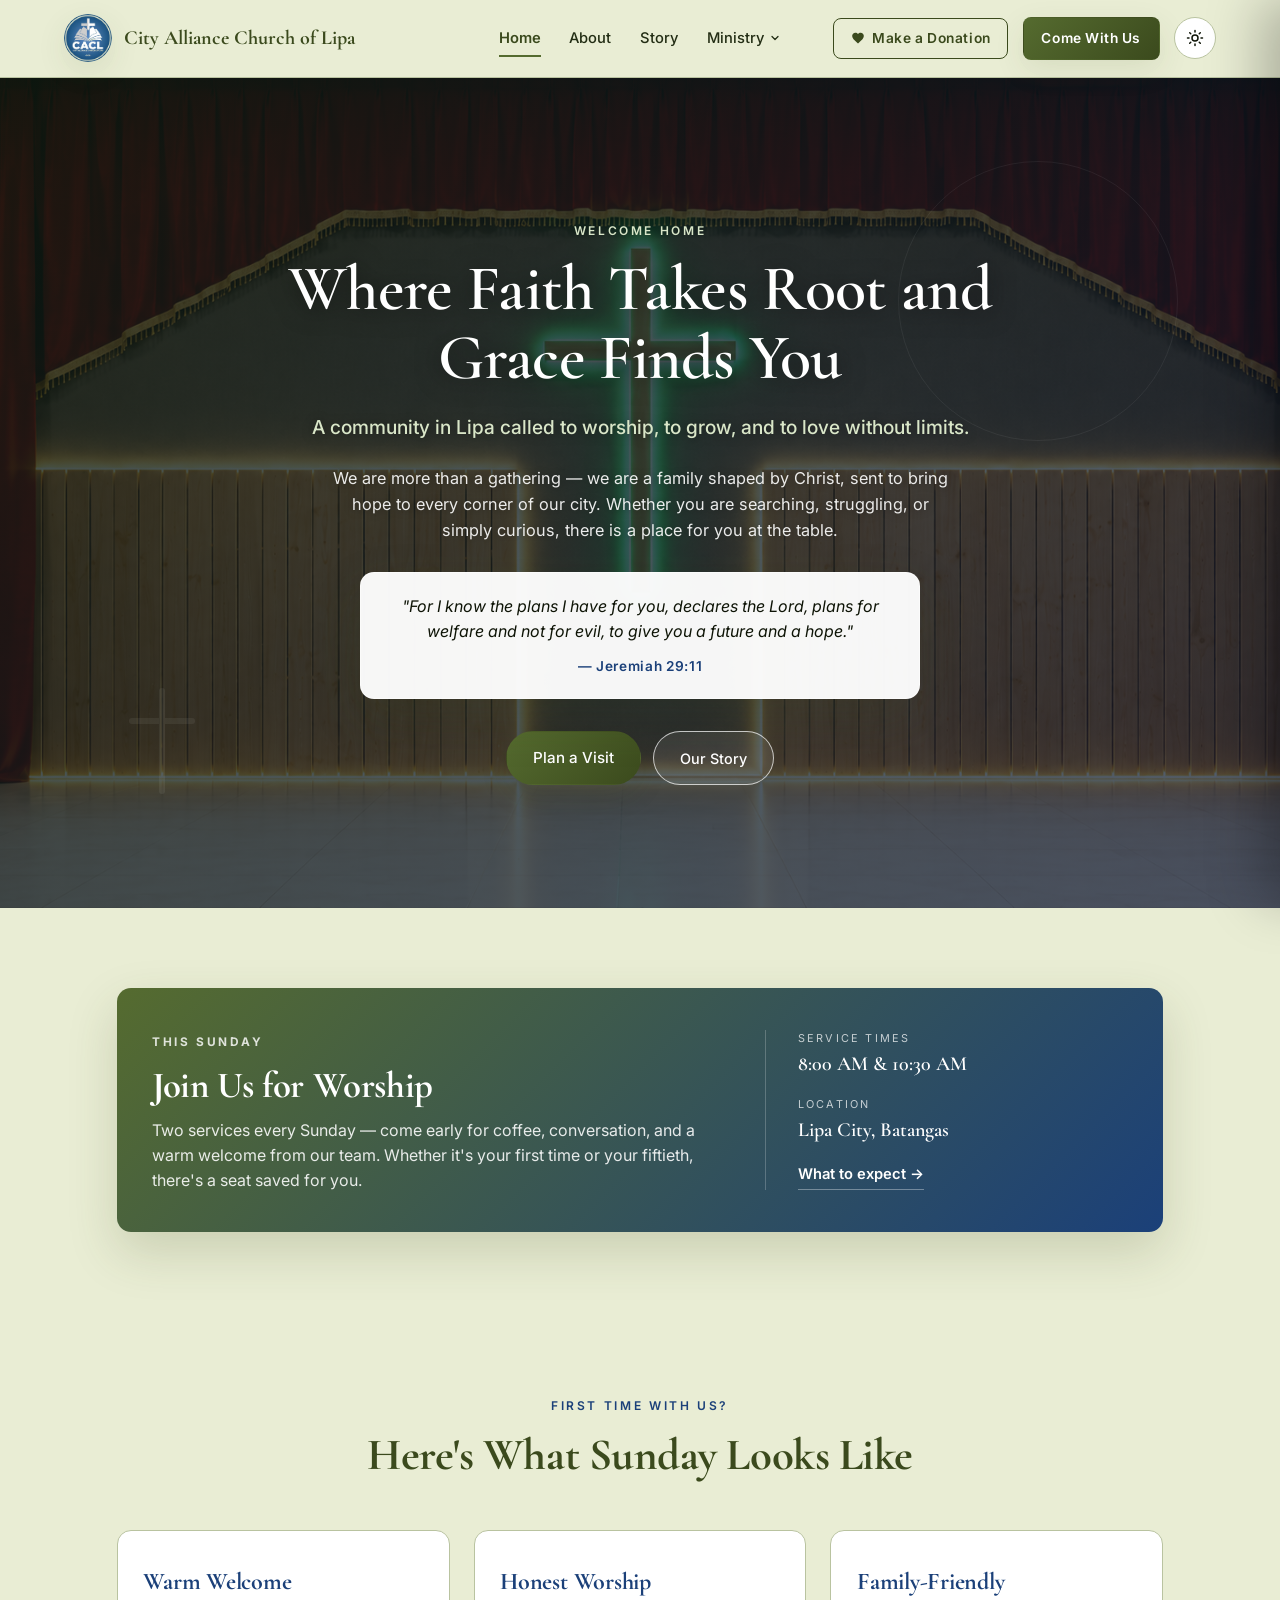
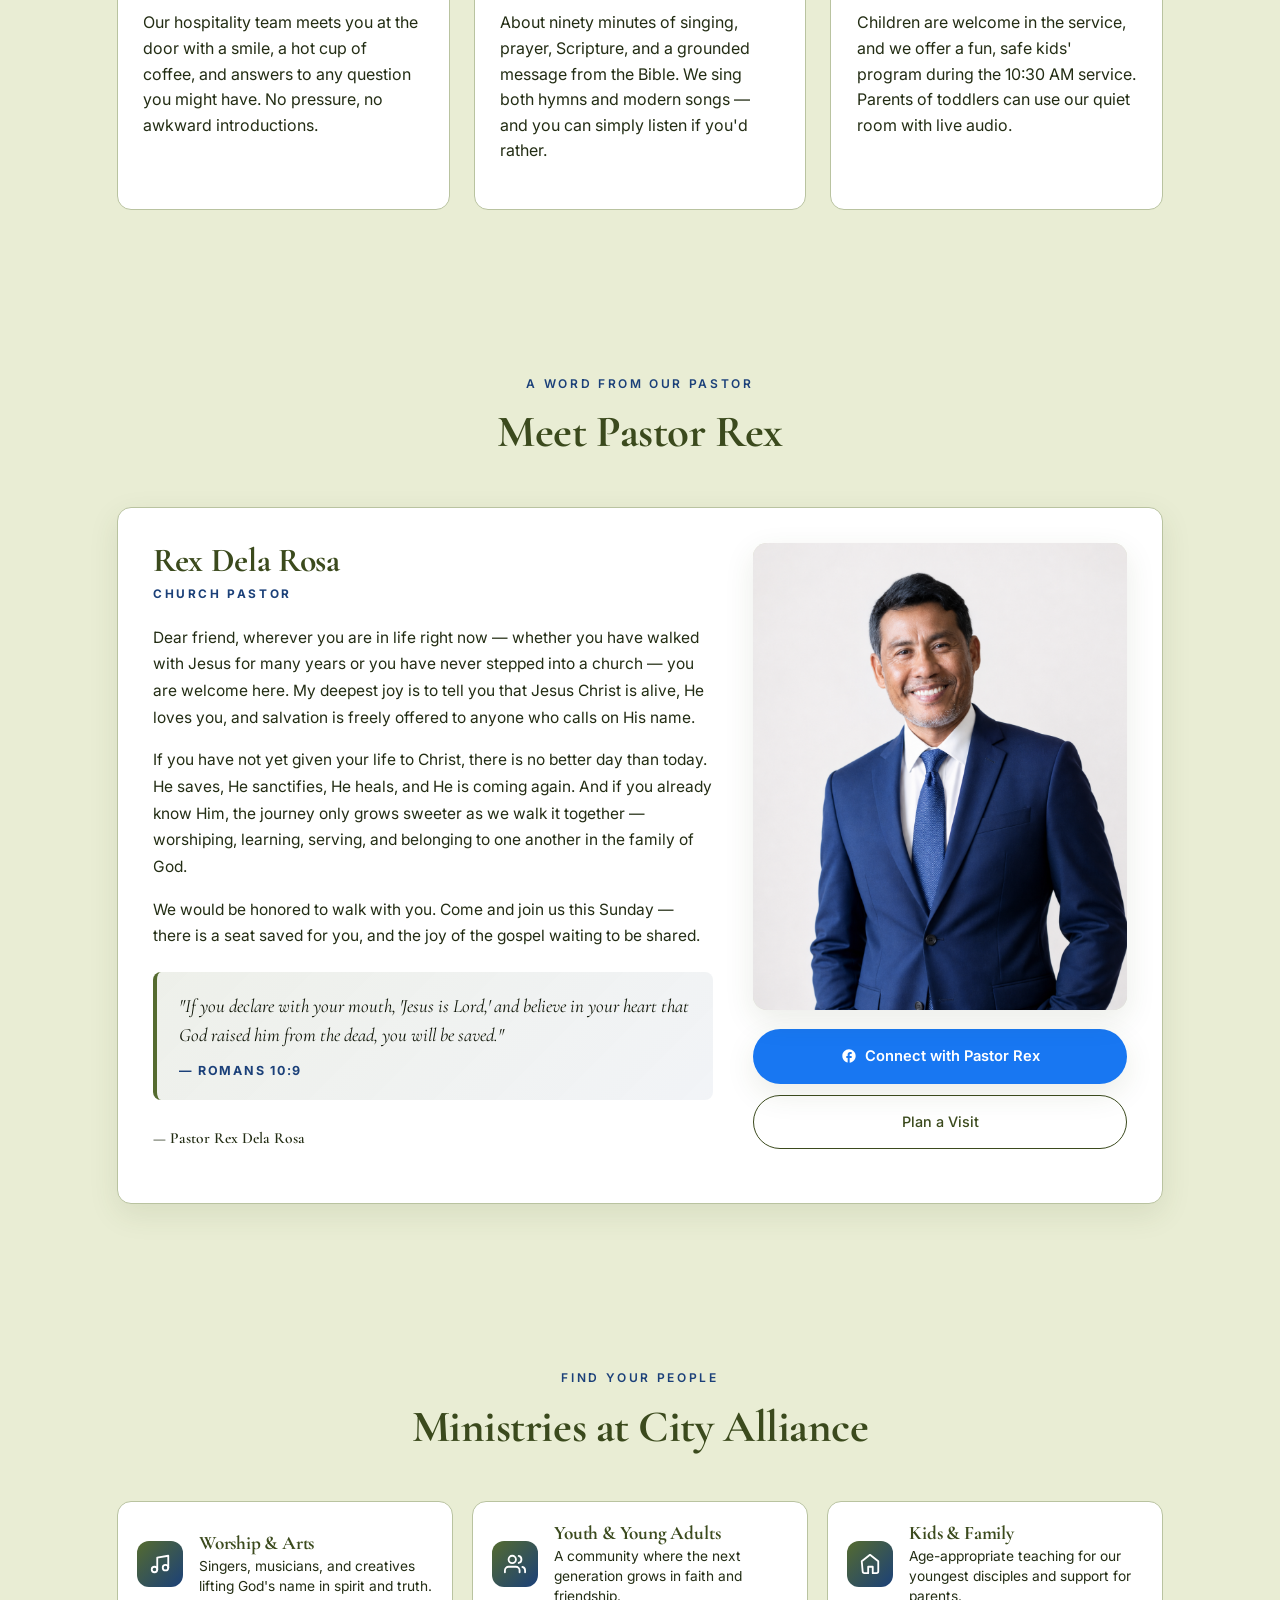
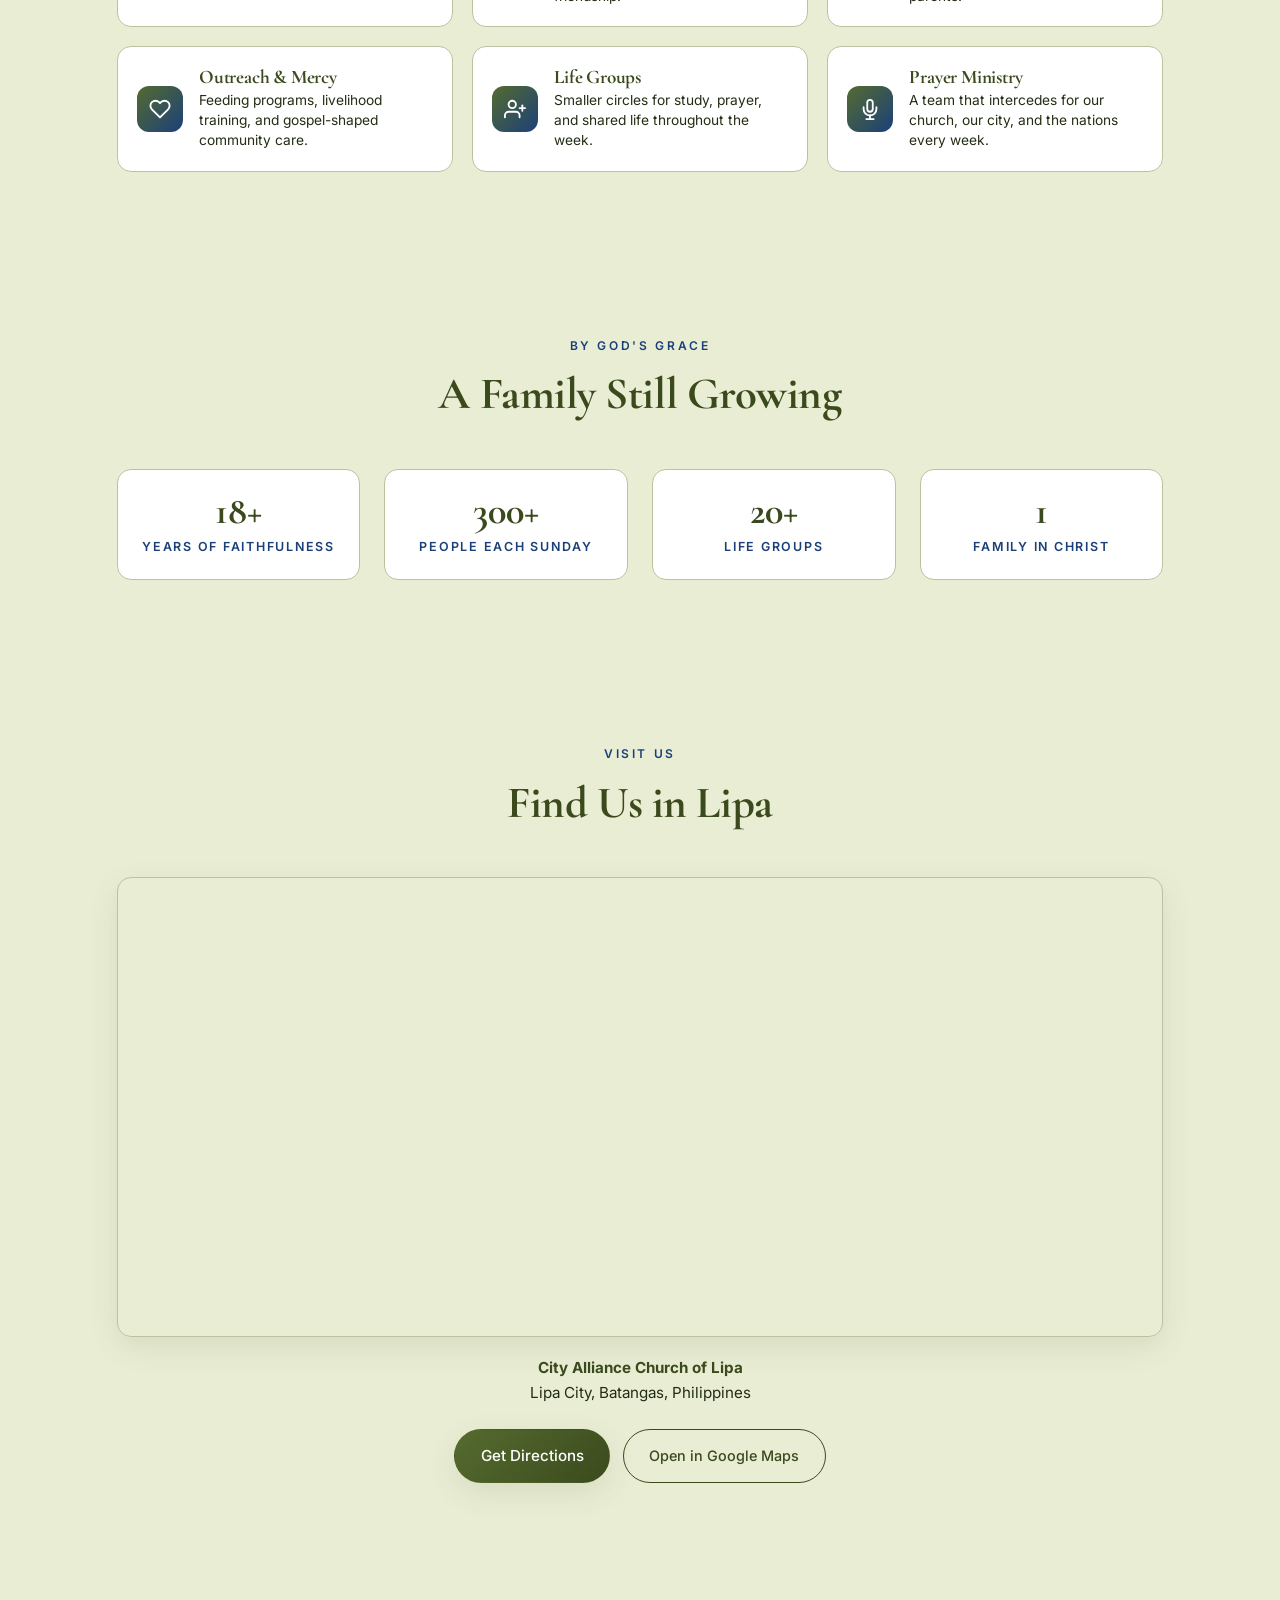
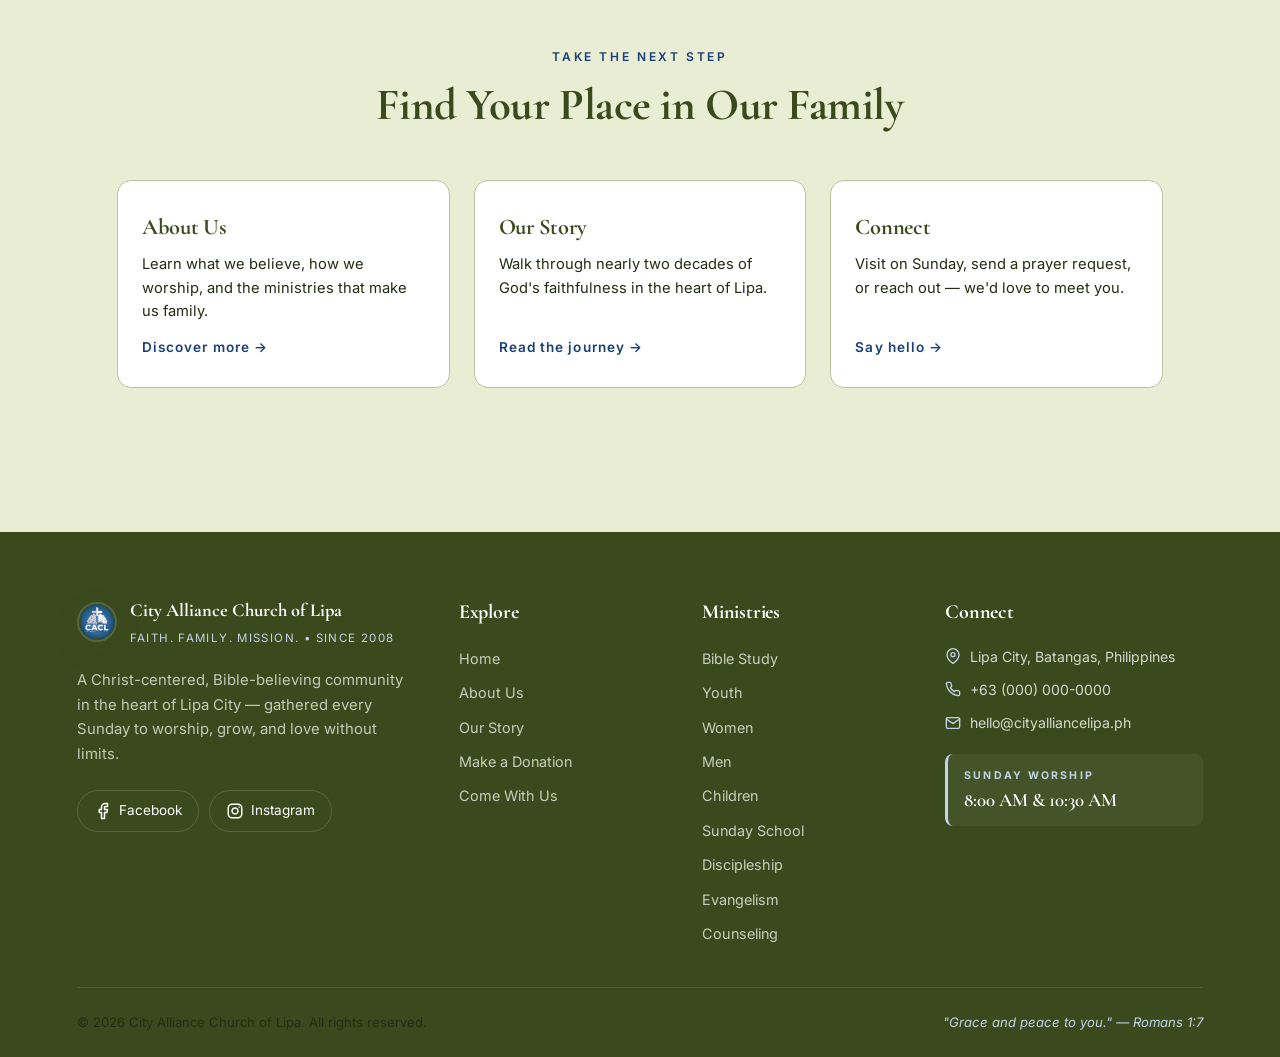
==== index.html @ eeeb6986 "Initial site: full multi-page City Alliance Church of Lipa - 14 pages: home, about, story, contact, " ====
<!DOCTYPE html>
<html lang="en">
<head>
  <meta charset="UTF-8" />
  <meta name="viewport" content="width=device-width, initial-scale=1.0" />
  <title>City Alliance Church of Lipa</title>
  <link rel="icon" type="image/png" href="Asset/logo.png" />
  <link rel="apple-touch-icon" href="Asset/logo.png" />
  <link rel="stylesheet" href="styles.css" />
  <link rel="preconnect" href="https://fonts.googleapis.com" />
  <link rel="preconnect" href="https://fonts.gstatic.com" crossorigin />
  <link href="https://fonts.googleapis.com/css2?family=Cormorant+Garamond:wght@500;600;700&family=Inter:wght@300;400;500;600;700&display=swap" rel="stylesheet" />
</head>
<body>
  <!-- NAVBAR -->
  <header class="navbar">
    <a href="index.html" class="nav-left">
      <img src="Asset/logo.png" alt="CACL Logo" class="logo-img" />
      <div class="brand">
        <span class="brand-name">City Alliance Church of Lipa</span>
      </div>
    </a>

    <nav class="nav-links" aria-label="Primary">
      <a href="index.html" class="nav-link active">Home</a>
      <a href="about.html" class="nav-link">About</a>
      <a href="story.html" class="nav-link">Story</a>
      <div class="nav-dropdown">
        <button class="nav-link dropdown-toggle" aria-haspopup="true" aria-expanded="false">
          Ministry
          <svg class="dropdown-chevron" viewBox="0 0 24 24" width="12" height="12" fill="none" stroke="currentColor" stroke-width="2.5" stroke-linecap="round" stroke-linejoin="round">
            <polyline points="6 9 12 15 18 9"/>
          </svg>
        </button>
        <div class="dropdown-menu" role="menu">
          <a href="bible-study.html" class="dropdown-item">Bible Study</a>
          <a href="youth.html" class="dropdown-item">Youth</a>
          <a href="women.html" class="dropdown-item">Women</a>
          <a href="men.html" class="dropdown-item">Men</a>
          <a href="children.html" class="dropdown-item">Children</a>
          <a href="sunday-school.html" class="dropdown-item">Sunday School</a>
          <a href="discipleship.html" class="dropdown-item">Discipleship</a>
          <a href="evangelism.html" class="dropdown-item">Evangelism</a>
          <a href="counseling.html" class="dropdown-item">Counseling</a>
        </div>
      </div>
    </nav>

    <div class="nav-right">
      <a href="donation.html" class="nav-donate">
        <svg viewBox="0 0 24 24" fill="currentColor"><path d="M12 21.35l-1.45-1.32C5.4 15.36 2 12.28 2 8.5 2 5.42 4.42 3 7.5 3c1.74 0 3.41.81 4.5 2.09C13.09 3.81 14.76 3 16.5 3 19.58 3 22 5.42 22 8.5c0 3.78-3.4 6.86-8.55 11.54L12 21.35z"/></svg>
        Make a Donation
      </a>
      <a href="contact.html" class="nav-cta">Come With Us</a>
      <button id="themeToggle" class="theme-toggle" aria-label="Toggle dark mode">
        <svg class="icon-sun" viewBox="0 0 24 24" width="18" height="18" fill="none" stroke="currentColor" stroke-width="2" stroke-linecap="round" stroke-linejoin="round">
          <circle cx="12" cy="12" r="4"/>
          <path d="M12 2v2M12 20v2M4.93 4.93l1.41 1.41M17.66 17.66l1.41 1.41M2 12h2M20 12h2M4.93 19.07l1.41-1.41M17.66 6.34l1.41-1.41"/>
        </svg>
        <svg class="icon-moon" viewBox="0 0 24 24" width="18" height="18" fill="none" stroke="currentColor" stroke-width="2" stroke-linecap="round" stroke-linejoin="round">
          <path d="M21 12.79A9 9 0 1 1 11.21 3 7 7 0 0 0 21 12.79z"/>
        </svg>
      </button>
      <button id="mobileMenuToggle" class="mobile-menu-toggle" aria-label="Open menu" aria-expanded="false">
        <svg viewBox="0 0 24 24" width="20" height="20" fill="none" stroke="currentColor" stroke-width="2" stroke-linecap="round" stroke-linejoin="round">
          <line x1="3" y1="6" x2="21" y2="6"/>
          <line x1="3" y1="12" x2="21" y2="12"/>
          <line x1="3" y1="18" x2="21" y2="18"/>
        </svg>
      </button>
    </div>
  </header>

  <main>
    <!-- HERO -->
    <section class="hero">
      <div class="hero-inner">
        <span class="eyebrow">Welcome Home</span>
        <h1>Where Faith Takes Root and Grace Finds You</h1>
        <p class="subheading">A community in Lipa called to worship, to grow, and to love without limits.</p>
        <p class="hero-paragraph">
          We are more than a gathering — we are a family shaped by Christ, sent to bring hope
          to every corner of our city. Whether you are searching, struggling, or simply curious,
          there is a place for you at the table.
        </p>
        <blockquote class="hero-verse">
          "For I know the plans I have for you, declares the Lord, plans for welfare and not for evil,
          to give you a future and a hope."
          <cite>— Jeremiah 29:11</cite>
        </blockquote>
        <div class="hero-cta">
          <a href="about.html" class="btn btn-primary">Plan a Visit</a>
          <a href="story.html" class="btn btn-ghost">Our Story</a>
        </div>
      </div>
      <div class="hero-decor" aria-hidden="true">
        <div class="decor-ring"></div>
        <div class="decor-cross">
          <svg viewBox="0 0 24 24" width="120" height="120" fill="none" stroke="currentColor" stroke-width="1.2" stroke-linecap="round">
            <path d="M12 2v20M6 8h12"/>
          </svg>
        </div>
      </div>
    </section>

    <!-- THIS SUNDAY -->
    <section class="section">
      <div class="sunday-banner">
        <div>
          <span class="banner-eyebrow">This Sunday</span>
          <h2>Join Us for Worship</h2>
          <p>Two services every Sunday — come early for coffee, conversation, and a warm welcome from our team. Whether it's your first time or your fiftieth, there's a seat saved for you.</p>
        </div>
        <div class="banner-meta">
          <div>
            <div class="meta-label">Service Times</div>
            <div class="meta-value">8:00 AM & 10:30 AM</div>
          </div>
          <div>
            <div class="meta-label">Location</div>
            <div class="meta-value">Lipa City, Batangas</div>
          </div>
          <div>
            <a href="about.html" class="meta-link">What to expect →</a>
          </div>
        </div>
      </div>
    </section>

    <!-- WHAT TO EXPECT -->
    <section class="section">
      <div class="section-head">
        <span class="eyebrow">First Time With Us?</span>
        <h2>Here's What Sunday Looks Like</h2>
      </div>
      <div class="about-grid">
        <div class="about-card">
          <h3>Warm Welcome</h3>
          <p>Our hospitality team meets you at the door with a smile, a hot cup of coffee, and answers to any question you might have. No pressure, no awkward introductions.</p>
        </div>
        <div class="about-card">
          <h3>Honest Worship</h3>
          <p>About ninety minutes of singing, prayer, Scripture, and a grounded message from the Bible. We sing both hymns and modern songs — and you can simply listen if you'd rather.</p>
        </div>
        <div class="about-card">
          <h3>Family-Friendly</h3>
          <p>Children are welcome in the service, and we offer a fun, safe kids' program during the 10:30 AM service. Parents of toddlers can use our quiet room with live audio.</p>
        </div>
      </div>
    </section>

    <!-- PASTOR'S MESSAGE -->
    <section class="section">
      <div class="section-head">
        <span class="eyebrow">A Word From Our Pastor</span>
        <h2>Meet Pastor Rex</h2>
      </div>
      <div class="pastor-card">
        <div class="pastor-content">
          <div class="pastor-name-block">
            <h3 class="pastor-name">Rex Dela Rosa</h3>
            <div class="pastor-title">Church Pastor</div>
          </div>
          <p>
            Dear friend, wherever you are in life right now — whether you have walked with Jesus for many years or you have never stepped into a church — you are welcome here. My deepest joy is to tell you that Jesus Christ is alive, He loves you, and salvation is freely offered to anyone who calls on His name.
          </p>
          <p>
            If you have not yet given your life to Christ, there is no better day than today. He saves, He sanctifies, He heals, and He is coming again. And if you already know Him, the journey only grows sweeter as we walk it together — worshiping, learning, serving, and belonging to one another in the family of God.
          </p>
          <p>
            We would be honored to walk with you. Come and join us this Sunday — there is a seat saved for you, and the joy of the gospel waiting to be shared.
          </p>
          <blockquote class="pastor-verse">
            "If you declare with your mouth, 'Jesus is Lord,' and believe in your heart that God raised him from the dead, you will be saved."
            <cite>— Romans 10:9</cite>
          </blockquote>
          <p class="pastor-signature">— Pastor Rex Dela Rosa</p>
        </div>
        <div class="pastor-aside">
          <div class="pastor-photo-wrap">
            <img src="Asset/Pastor%20Rex%20Dela%20Rosa.png" alt="Pastor Rex Dela Rosa — Senior Pastor of City Alliance Church of Lipa" class="pastor-photo" />
          </div>
          <div class="pastor-actions">
            <a href="https://www.facebook.com/rex.delarosa.1" target="_blank" rel="noopener" class="btn btn-facebook">
              <svg viewBox="0 0 24 24" width="16" height="16" fill="currentColor">
                <path d="M22 12c0-5.52-4.48-10-10-10S2 6.48 2 12c0 4.84 3.44 8.87 8 9.8V15H8v-3h2V9.5C10 7.57 11.57 6 13.5 6H16v3h-2c-.55 0-1 .45-1 1v2h3v3h-3v6.95c5.05-.5 9-4.76 9-9.95z"/>
              </svg>
              Connect with Pastor Rex
            </a>
            <a href="contact.html" class="btn btn-ghost pastor-visit">Plan a Visit</a>
          </div>
        </div>
      </div>
    </section>

    <!-- MINISTRIES -->
    <section class="section">
      <div class="section-head">
        <span class="eyebrow">Find Your People</span>
        <h2>Ministries at City Alliance</h2>
      </div>
      <div class="ministry-grid">
        <div class="ministry-item">
          <div class="ministry-icon">
            <svg viewBox="0 0 24 24" width="22" height="22" fill="none" stroke="currentColor" stroke-width="2" stroke-linecap="round" stroke-linejoin="round">
              <path d="M9 18V5l12-2v13"/>
              <circle cx="6" cy="18" r="3"/>
              <circle cx="18" cy="16" r="3"/>
            </svg>
          </div>
          <div class="ministry-body">
            <h4>Worship & Arts</h4>
            <p>Singers, musicians, and creatives lifting God's name in spirit and truth.</p>
          </div>
        </div>
        <div class="ministry-item">
          <div class="ministry-icon">
            <svg viewBox="0 0 24 24" width="22" height="22" fill="none" stroke="currentColor" stroke-width="2" stroke-linecap="round" stroke-linejoin="round">
              <path d="M17 21v-2a4 4 0 0 0-4-4H5a4 4 0 0 0-4 4v2"/>
              <circle cx="9" cy="7" r="4"/>
              <path d="M23 21v-2a4 4 0 0 0-3-3.87"/>
              <path d="M16 3.13a4 4 0 0 1 0 7.75"/>
            </svg>
          </div>
          <div class="ministry-body">
            <h4>Youth & Young Adults</h4>
            <p>A community where the next generation grows in faith and friendship.</p>
          </div>
        </div>
        <div class="ministry-item">
          <div class="ministry-icon">
            <svg viewBox="0 0 24 24" width="22" height="22" fill="none" stroke="currentColor" stroke-width="2" stroke-linecap="round" stroke-linejoin="round">
              <path d="M3 9l9-7 9 7v11a2 2 0 0 1-2 2h-4v-7H10v7H6a2 2 0 0 1-2-2z"/>
            </svg>
          </div>
          <div class="ministry-body">
            <h4>Kids & Family</h4>
            <p>Age-appropriate teaching for our youngest disciples and support for parents.</p>
          </div>
        </div>
        <div class="ministry-item">
          <div class="ministry-icon">
            <svg viewBox="0 0 24 24" width="22" height="22" fill="none" stroke="currentColor" stroke-width="2" stroke-linecap="round" stroke-linejoin="round">
              <path d="M20.84 4.61a5.5 5.5 0 0 0-7.78 0L12 5.67l-1.06-1.06a5.5 5.5 0 0 0-7.78 7.78l1.06 1.06L12 21.23l7.78-7.78 1.06-1.06a5.5 5.5 0 0 0 0-7.78z"/>
            </svg>
          </div>
          <div class="ministry-body">
            <h4>Outreach & Mercy</h4>
            <p>Feeding programs, livelihood training, and gospel-shaped community care.</p>
          </div>
        </div>
        <div class="ministry-item">
          <div class="ministry-icon">
            <svg viewBox="0 0 24 24" width="22" height="22" fill="none" stroke="currentColor" stroke-width="2" stroke-linecap="round" stroke-linejoin="round">
              <path d="M17 21v-2a4 4 0 0 0-4-4H5a4 4 0 0 0-4 4v2"/>
              <circle cx="9" cy="7" r="4"/>
              <path d="M23 11h-6"/>
              <path d="M20 8v6"/>
            </svg>
          </div>
          <div class="ministry-body">
            <h4>Life Groups</h4>
            <p>Smaller circles for study, prayer, and shared life throughout the week.</p>
          </div>
        </div>
        <div class="ministry-item">
          <div class="ministry-icon">
            <svg viewBox="0 0 24 24" width="22" height="22" fill="none" stroke="currentColor" stroke-width="2" stroke-linecap="round" stroke-linejoin="round">
              <path d="M12 2a3 3 0 0 0-3 3v7a3 3 0 0 0 6 0V5a3 3 0 0 0-3-3z"/>
              <path d="M19 10v2a7 7 0 0 1-14 0v-2"/>
              <line x1="12" y1="19" x2="12" y2="23"/>
              <line x1="8" y1="23" x2="16" y2="23"/>
            </svg>
          </div>
          <div class="ministry-body">
            <h4>Prayer Ministry</h4>
            <p>A team that intercedes for our church, our city, and the nations every week.</p>
          </div>
        </div>
      </div>
    </section>

    <!-- BY THE NUMBERS -->
    <section class="section">
      <div class="section-head">
        <span class="eyebrow">By God's Grace</span>
        <h2>A Family Still Growing</h2>
      </div>
      <div class="stats-row">
        <div class="stat-item">
          <div class="stat-number">18+</div>
          <div class="stat-label">Years of Faithfulness</div>
        </div>
        <div class="stat-item">
          <div class="stat-number">300+</div>
          <div class="stat-label">People Each Sunday</div>
        </div>
        <div class="stat-item">
          <div class="stat-number">20+</div>
          <div class="stat-label">Life Groups</div>
        </div>
        <div class="stat-item">
          <div class="stat-number">1</div>
          <div class="stat-label">Family in Christ</div>
        </div>
      </div>
    </section>

    <!-- MAP -->
    <section class="section">
      <div class="section-head">
        <span class="eyebrow">Visit Us</span>
        <h2>Find Us in Lipa</h2>
      </div>
      <div class="map-wrap">
        <iframe
          src="https://maps.google.com/maps?q=City+Alliance+Church+of+Lipa,+Lipa+City,+Batangas,+Philippines&z=17&output=embed"
          loading="lazy"
          referrerpolicy="no-referrer-when-downgrade"
          allowfullscreen
          title="City Alliance Church of Lipa location on Google Maps"></iframe>
      </div>
      <p class="map-address">
        <strong>City Alliance Church of Lipa</strong><br />
        Lipa City, Batangas, Philippines
      </p>
      <div class="map-actions">
        <a
          href="https://www.google.com/maps/dir/?api=1&destination=City+Alliance+Church+of+Lipa,+Lipa+City,+Batangas,+Philippines"
          class="btn btn-primary"
          target="_blank"
          rel="noopener">Get Directions</a>
        <a
          href="https://www.google.com/maps/search/?api=1&query=City+Alliance+Church+of+Lipa,+Lipa+City,+Batangas,+Philippines"
          class="btn btn-ghost"
          target="_blank"
          rel="noopener">Open in Google Maps</a>
      </div>
    </section>

    <!-- NEXT STEPS -->
    <section class="section">
      <div class="section-head">
        <span class="eyebrow">Take the Next Step</span>
        <h2>Find Your Place in Our Family</h2>
      </div>
      <div class="next-steps">
        <a href="about.html" class="next-card">
          <h3>About Us</h3>
          <p>Learn what we believe, how we worship, and the ministries that make us family.</p>
          <span class="arrow">Discover more →</span>
        </a>
        <a href="story.html" class="next-card">
          <h3>Our Story</h3>
          <p>Walk through nearly two decades of God's faithfulness in the heart of Lipa.</p>
          <span class="arrow">Read the journey →</span>
        </a>
        <a href="contact.html" class="next-card">
          <h3>Connect</h3>
          <p>Visit on Sunday, send a prayer request, or reach out — we'd love to meet you.</p>
          <span class="arrow">Say hello →</span>
        </a>
      </div>
    </section>
  </main>

  <!-- FOOTER -->
  <footer class="footer">
    <div class="footer-main">
      <div class="footer-col footer-col-brand">
        <div class="footer-brand">
          <img src="Asset/logo.png" alt="CACL Logo" class="logo-img sm" />
          <div>
            <div class="brand-name">City Alliance Church of Lipa</div>
            <div class="footer-tag">Faith. Family. Mission. • Since 2008</div>
          </div>
        </div>
        <p class="footer-blurb">
          A Christ-centered, Bible-believing community in the heart of Lipa City — gathered every Sunday to worship, grow, and love without limits.
        </p>
        <div class="footer-socials">
          <a href="https://www.facebook.com/profile.php?id=100074257956971" target="_blank" rel="noopener" class="social" aria-label="Facebook">
            <svg viewBox="0 0 24 24" width="18" height="18" fill="none" stroke="currentColor" stroke-width="2" stroke-linecap="round" stroke-linejoin="round">
              <path d="M18 2h-3a5 5 0 0 0-5 5v3H7v4h3v8h4v-8h3l1-4h-4V7a1 1 0 0 1 1-1h3z"/>
            </svg>
            <span>Facebook</span>
          </a>
          <a href="#" class="social" aria-label="Instagram">
            <svg viewBox="0 0 24 24" width="18" height="18" fill="none" stroke="currentColor" stroke-width="2" stroke-linecap="round" stroke-linejoin="round">
              <rect x="3" y="3" width="18" height="18" rx="5" ry="5"/>
              <path d="M16 11.37A4 4 0 1 1 12.63 8 4 4 0 0 1 16 11.37z"/>
              <line x1="17.5" y1="6.5" x2="17.51" y2="6.5"/>
            </svg>
            <span>Instagram</span>
          </a>
        </div>
      </div>

      <div class="footer-col">
        <h5 class="footer-title">Explore</h5>
        <ul class="footer-links">
          <li><a href="index.html">Home</a></li>
          <li><a href="about.html">About Us</a></li>
          <li><a href="story.html">Our Story</a></li>
          <li><a href="donation.html">Make a Donation</a></li>
          <li><a href="contact.html">Come With Us</a></li>
        </ul>
      </div>

      <div class="footer-col">
        <h5 class="footer-title">Ministries</h5>
        <ul class="footer-links">
          <li><a href="bible-study.html">Bible Study</a></li>
          <li><a href="youth.html">Youth</a></li>
          <li><a href="women.html">Women</a></li>
          <li><a href="men.html">Men</a></li>
          <li><a href="children.html">Children</a></li>
          <li><a href="sunday-school.html">Sunday School</a></li>
          <li><a href="discipleship.html">Discipleship</a></li>
          <li><a href="evangelism.html">Evangelism</a></li>
          <li><a href="counseling.html">Counseling</a></li>
        </ul>
      </div>

      <div class="footer-col">
        <h5 class="footer-title">Connect</h5>
        <ul class="footer-contact">
          <li>
            <svg viewBox="0 0 24 24" width="16" height="16" fill="none" stroke="currentColor" stroke-width="2" stroke-linecap="round" stroke-linejoin="round">
              <path d="M21 10c0 7-9 13-9 13s-9-6-9-13a9 9 0 0 1 18 0z"/>
              <circle cx="12" cy="10" r="3"/>
            </svg>
            <span>Lipa City, Batangas, Philippines</span>
          </li>
          <li>
            <svg viewBox="0 0 24 24" width="16" height="16" fill="none" stroke="currentColor" stroke-width="2" stroke-linecap="round" stroke-linejoin="round">
              <path d="M22 16.92v3a2 2 0 0 1-2.18 2 19.79 19.79 0 0 1-8.63-3.07 19.5 19.5 0 0 1-6-6 19.79 19.79 0 0 1-3.07-8.67A2 2 0 0 1 4.11 2h3a2 2 0 0 1 2 1.72 12.84 12.84 0 0 0 .7 2.81 2 2 0 0 1-.45 2.11L8.09 9.91a16 16 0 0 0 6 6l1.27-1.27a2 2 0 0 1 2.11-.45 12.84 12.84 0 0 0 2.81.7A2 2 0 0 1 22 16.92z"/>
            </svg>
            <a href="tel:+630000000000">+63 (000) 000-0000</a>
          </li>
          <li>
            <svg viewBox="0 0 24 24" width="16" height="16" fill="none" stroke="currentColor" stroke-width="2" stroke-linecap="round" stroke-linejoin="round">
              <path d="M4 4h16c1.1 0 2 .9 2 2v12c0 1.1-.9 2-2 2H4c-1.1 0-2-.9-2-2V6c0-1.1.9-2 2-2z"/>
              <polyline points="22,6 12,13 2,6"/>
            </svg>
            <a href="mailto:hello@cityalliancelipa.ph">hello@cityalliancelipa.ph</a>
          </li>
        </ul>
        <div class="footer-services">
          <div class="services-label">Sunday Worship</div>
          <div class="services-time">8:00 AM & 10:30 AM</div>
        </div>
      </div>
    </div>

    <div class="footer-bottom">
      <p>&copy; <span id="year"></span> City Alliance Church of Lipa. All rights reserved.</p>
      <p class="footer-verse">"Grace and peace to you." — Romans 1:7</p>
    </div>
  </footer>

  <!-- MOBILE MENU -->
  <div id="mobileMenuOverlay" class="mobile-menu-overlay"></div>
  <aside id="mobileMenu" class="mobile-menu" aria-label="Mobile navigation" aria-hidden="true">
    <div class="mobile-menu-header">
      <span class="mobile-menu-title">Menu</span>
      <button id="mobileMenuClose" class="mobile-menu-close" aria-label="Close menu">
        <svg viewBox="0 0 24 24" width="22" height="22" fill="none" stroke="currentColor" stroke-width="2" stroke-linecap="round" stroke-linejoin="round">
          <line x1="18" y1="6" x2="6" y2="18"/>
          <line x1="6" y1="6" x2="18" y2="18"/>
        </svg>
      </button>
    </div>
    <nav class="mobile-menu-nav">
      <a href="index.html" class="mobile-link">Home</a>
      <a href="about.html" class="mobile-link">About</a>
      <a href="story.html" class="mobile-link">Story</a>
      <div class="mobile-section">
        <div class="mobile-section-title">Ministry</div>
        <a href="bible-study.html" class="mobile-sublink">Bible Study</a>
        <a href="youth.html" class="mobile-sublink">Youth</a>
        <a href="women.html" class="mobile-sublink">Women</a>
        <a href="men.html" class="mobile-sublink">Men</a>
        <a href="children.html" class="mobile-sublink">Children</a>
        <a href="sunday-school.html" class="mobile-sublink">Sunday School</a>
        <a href="discipleship.html" class="mobile-sublink">Discipleship</a>
        <a href="evangelism.html" class="mobile-sublink">Evangelism</a>
        <a href="counseling.html" class="mobile-sublink">Counseling</a>
      </div>
      <a href="donation.html" class="mobile-link-donate">Make a Donation</a>
      <a href="contact.html" class="mobile-link-cta">Come With Us</a>
    </nav>
  </aside>

  <script src="script.js"></script>
</body>
</html>
---- styles.css ----
/* ===== THEME VARIABLES ===== */
:root {
  --blue-900: #0b2545;
  --blue-800: #13315c;
  --blue-700: #1b4079;
  --blue-500: #3a6ea5;
  --blue-200: #c1d3e8;
  --olive-900: #3b4a1d;
  --olive-800: #47591d;
  --olive-700: #556b2f;
  --olive-500: #7a8b4c;
  --olive-200: #dbe2c4;
  --cream: #e9edd4;
  --ink: #0e1406;
  --ink-soft: #232d14;
  --muted: #4e5839;
  --surface: #ffffff;
  --surface-soft: #dce3c9;
  --border: #b9c3a0;
  --shadow: 0 10px 30px rgba(59, 74, 29, 0.10);
  --shadow-lg: 0 20px 50px rgba(59, 74, 29, 0.18);
  --radius: 14px;
  --radius-sm: 8px;
  --ease: cubic-bezier(0.22, 0.61, 0.36, 1);
}

[data-theme="dark"] {
  --cream: #161c09;
  --ink: #eef2e6;
  --ink-soft: #c6ccb5;
  --muted: #8a9275;
  --surface: #1f2713;
  --surface-soft: #171e0a;
  --border: #2e3a1b;
  --blue-200: #a0b4cf;
  --olive-200: #d3dcb8;
  --shadow: 0 10px 30px rgba(0, 0, 0, 0.4);
  --shadow-lg: 0 20px 50px rgba(0, 0, 0, 0.55);
}

/* ===== BASE ===== */
* { box-sizing: border-box; }
html, body { margin: 0; padding: 0; }
body {
  font-family: 'Inter', system-ui, -apple-system, sans-serif;
  background: var(--cream);
  color: var(--ink);
  line-height: 1.6;
  -webkit-font-smoothing: antialiased;
  transition: background 0.35s var(--ease), color 0.35s var(--ease);
}
h1, h2, h3, h4, h5 {
  font-family: 'Cormorant Garamond', serif;
  color: var(--ink);
  margin: 0;
  letter-spacing: -0.01em;
}
a { color: inherit; text-decoration: none; }
p { margin: 0 0 0.8rem; color: var(--ink-soft); }
.eyebrow {
  display: inline-block;
  font-size: 0.75rem;
  text-transform: uppercase;
  letter-spacing: 0.22em;
  color: var(--blue-700);
  font-weight: 600;
  margin-bottom: 0.9rem;
}
[data-theme="dark"] .eyebrow { color: var(--blue-500); }

/* ===== NAVBAR ===== */
.navbar {
  position: sticky;
  top: 0;
  z-index: 60;
  display: grid;
  grid-template-columns: 1fr auto 1fr;
  align-items: center;
  gap: 1.5rem;
  padding: 0.9rem clamp(2rem, 5vw, 4rem);
  background: color-mix(in srgb, var(--cream) 88%, transparent);
  backdrop-filter: blur(14px);
  border-bottom: 1px solid var(--border);
}
.nav-left { justify-self: start; display: flex; align-items: center; gap: 0.75rem; }
.logo-circle {
  width: 42px; height: 42px;
  border-radius: 50%;
  background: linear-gradient(135deg, var(--olive-700), var(--blue-700));
  color: #fff;
  display: grid; place-items: center;
  box-shadow: var(--shadow);
}
.logo-circle.sm { width: 34px; height: 34px; }
.logo-img {
  width: 48px;
  height: 48px;
  border-radius: 50%;
  object-fit: cover;
  box-shadow: var(--shadow);
  transition: transform 0.4s var(--ease), box-shadow 0.4s var(--ease);
}
.logo-img:hover {
  transform: rotate(-6deg) scale(1.05);
  box-shadow: var(--shadow-lg);
}
.logo-img.sm {
  width: 40px;
  height: 40px;
  border: 2px solid rgba(255, 255, 255, 0.15);
}
.brand { display: flex; flex-direction: column; line-height: 1.15; }
.brand-name {
  font-family: 'Cormorant Garamond', serif;
  font-size: 1.25rem;
  font-weight: 700;
  color: var(--olive-900);
}
[data-theme="dark"] .brand-name { color: var(--olive-200); }

.nav-right { justify-self: end; display: flex; align-items: center; gap: 0.9rem; }
.nav-links { justify-self: center; display: flex; align-items: center; gap: 1.8rem; }

/* Box-style CTA button in the navbar */
.nav-cta {
  display: inline-flex;
  align-items: center;
  padding: 0.6rem 1.1rem;
  font-size: 0.86rem;
  font-weight: 600;
  letter-spacing: 0.04em;
  background: linear-gradient(135deg, var(--olive-700), var(--olive-900));
  color: #fff;
  border: 1px solid transparent;
  border-radius: var(--radius-sm);
  white-space: nowrap;
  box-shadow: var(--shadow);
  transition: transform 0.25s var(--ease), box-shadow 0.25s var(--ease), background 0.3s var(--ease);
}
.nav-cta:hover {
  transform: translateY(-2px);
  box-shadow: var(--shadow-lg);
  background: linear-gradient(135deg, var(--blue-700), var(--olive-800));
}
.nav-cta.active {
  background: var(--olive-900);
}

/* Outline-style donate button */
.nav-donate {
  display: inline-flex;
  align-items: center;
  gap: 0.45rem;
  padding: 0.55rem 1.05rem;
  font-size: 0.86rem;
  font-weight: 600;
  letter-spacing: 0.04em;
  background: transparent;
  color: var(--olive-900);
  border: 1.5px solid var(--olive-900);
  border-radius: var(--radius-sm);
  white-space: nowrap;
  transition: all 0.25s var(--ease);
}
.nav-donate svg { width: 14px; height: 14px; flex-shrink: 0; }
.nav-donate:hover {
  background: var(--olive-900);
  color: #fff;
  transform: translateY(-2px);
  box-shadow: var(--shadow);
}
[data-theme="dark"] .nav-donate {
  color: var(--olive-200);
  border-color: var(--olive-200);
}
[data-theme="dark"] .nav-donate:hover {
  background: var(--olive-200);
  color: var(--olive-900);
}
.nav-donate.active {
  background: var(--olive-900);
  color: #fff;
}
[data-theme="dark"] .nav-donate.active {
  background: var(--olive-200);
  color: var(--olive-900);
}

/* Ministry dropdown */
.nav-dropdown { position: relative; }
.dropdown-toggle {
  background: none;
  border: none;
  cursor: pointer;
  font-family: inherit;
  display: inline-flex;
  align-items: center;
  gap: 0.35rem;
}
.dropdown-chevron {
  transition: transform 0.25s var(--ease);
}
.nav-dropdown:hover .dropdown-chevron,
.nav-dropdown.open .dropdown-chevron { transform: rotate(180deg); }

/* Invisible bridge so cursor doesn't lose hover when moving from trigger to menu */
.nav-dropdown::after {
  content: '';
  position: absolute;
  top: 100%;
  left: -0.5rem;
  right: -0.5rem;
  height: 1.1rem;
}

.dropdown-menu {
  position: absolute;
  top: calc(100% + 0.9rem);
  left: 50%;
  transform: translateX(-50%) translateY(8px);
  background: var(--surface);
  border: 1px solid var(--border);
  border-radius: var(--radius);
  box-shadow: var(--shadow-lg);
  min-width: 240px;
  padding: 0.6rem;
  opacity: 0;
  pointer-events: none;
  transition: opacity 0.25s var(--ease), transform 0.25s var(--ease);
  z-index: 80;
  display: flex;
  flex-direction: column;
  gap: 0.15rem;
}
.nav-dropdown:hover .dropdown-menu,
.nav-dropdown:focus-within .dropdown-menu,
.nav-dropdown.open .dropdown-menu {
  opacity: 1;
  pointer-events: auto;
  transform: translateX(-50%) translateY(0);
}
.dropdown-item {
  display: block;
  padding: 0.65rem 1rem;
  font-size: 0.92rem;
  color: var(--ink-soft);
  border-radius: var(--radius-sm);
  transition: background 0.2s var(--ease), color 0.2s var(--ease);
}
.dropdown-item:hover {
  background: var(--surface-soft);
  color: var(--olive-900);
}
[data-theme="dark"] .dropdown-item:hover { color: var(--olive-200); }
.dropdown-item.active {
  background: var(--surface-soft);
  color: var(--olive-900);
  font-weight: 600;
}
[data-theme="dark"] .dropdown-item.active { color: var(--olive-200); }

/* ===== MOBILE MENU ===== */
.mobile-menu-toggle {
  display: none;
  background: var(--surface);
  border: 1px solid var(--border);
  border-radius: var(--radius-sm);
  width: 42px;
  height: 42px;
  align-items: center;
  justify-content: center;
  cursor: pointer;
  color: var(--ink);
  transition: all 0.2s var(--ease);
}
.mobile-menu-toggle:hover {
  background: var(--surface-soft);
  border-color: var(--olive-700);
}

.mobile-menu-overlay {
  position: fixed;
  inset: 0;
  background: rgba(14, 20, 6, 0.55);
  backdrop-filter: blur(2px);
  z-index: 199;
  opacity: 0;
  pointer-events: none;
  transition: opacity 0.3s var(--ease);
}
.mobile-menu-overlay.open {
  opacity: 1;
  pointer-events: auto;
}

.mobile-menu {
  position: fixed;
  top: 0;
  right: 0;
  bottom: 0;
  width: min(340px, 88vw);
  background: var(--cream);
  z-index: 200;
  transform: translateX(100%);
  transition: transform 0.35s var(--ease);
  display: flex;
  flex-direction: column;
  box-shadow: -20px 0 50px rgba(0, 0, 0, 0.25);
  overflow-y: auto;
}
.mobile-menu.open { transform: translateX(0); }

.mobile-menu-header {
  display: flex;
  justify-content: space-between;
  align-items: center;
  padding: 1.1rem 1.4rem;
  border-bottom: 1px solid var(--border);
  background: var(--surface);
  position: sticky;
  top: 0;
  z-index: 1;
}
.mobile-menu-title {
  font-family: 'Cormorant Garamond', serif;
  font-size: 1.4rem;
  font-weight: 700;
  color: var(--olive-900);
}
[data-theme="dark"] .mobile-menu-title { color: var(--olive-200); }
.mobile-menu-close {
  background: none;
  border: none;
  cursor: pointer;
  color: var(--ink);
  padding: 0.4rem;
  border-radius: 50%;
  display: flex;
  align-items: center;
  justify-content: center;
  transition: background 0.2s var(--ease);
}
.mobile-menu-close:hover { background: var(--surface-soft); }

.mobile-menu-nav {
  display: flex;
  flex-direction: column;
  padding: 1rem;
  gap: 0.15rem;
}
.mobile-link {
  display: block;
  padding: 0.9rem 1rem;
  font-size: 1rem;
  font-weight: 500;
  color: var(--ink-soft);
  border-radius: var(--radius-sm);
  transition: all 0.2s var(--ease);
}
.mobile-link:hover,
.mobile-link.active {
  background: var(--surface-soft);
  color: var(--olive-900);
}
.mobile-link.active { font-weight: 700; }
[data-theme="dark"] .mobile-link.active,
[data-theme="dark"] .mobile-link:hover { color: var(--olive-200); }

.mobile-section {
  margin: 0.6rem 0;
  padding-top: 0.7rem;
  border-top: 1px solid var(--border);
}
.mobile-section-title {
  padding: 0.4rem 1rem 0.6rem;
  font-size: 0.7rem;
  font-weight: 700;
  letter-spacing: 0.2em;
  text-transform: uppercase;
  color: var(--blue-700);
}
[data-theme="dark"] .mobile-section-title { color: var(--blue-500); }
.mobile-sublink {
  display: block;
  padding: 0.65rem 1rem 0.65rem 1.6rem;
  font-size: 0.92rem;
  color: var(--ink-soft);
  border-radius: var(--radius-sm);
  transition: all 0.2s var(--ease);
}
.mobile-sublink:hover,
.mobile-sublink.active {
  background: var(--surface-soft);
  color: var(--olive-900);
}
.mobile-sublink.active { font-weight: 700; }
[data-theme="dark"] .mobile-sublink.active,
[data-theme="dark"] .mobile-sublink:hover { color: var(--olive-200); }

.mobile-link-cta {
  display: block;
  margin: 1rem 0 0;
  padding: 0.95rem 1rem;
  background: linear-gradient(135deg, var(--olive-700), var(--olive-900));
  color: #fff;
  border-radius: var(--radius-sm);
  text-align: center;
  font-weight: 600;
  letter-spacing: 0.03em;
  transition: all 0.3s var(--ease);
}
.mobile-link-cta:hover {
  transform: translateY(-2px);
  box-shadow: var(--shadow);
}

.mobile-link-donate {
  display: block;
  margin: 0.6rem 0 0;
  padding: 0.95rem 1rem;
  background: transparent;
  color: var(--olive-900);
  border: 1.5px solid var(--olive-900);
  border-radius: var(--radius-sm);
  text-align: center;
  font-weight: 600;
  letter-spacing: 0.03em;
  transition: all 0.3s var(--ease);
}
.mobile-link-donate:hover {
  background: var(--olive-900);
  color: #fff;
  transform: translateY(-2px);
}
[data-theme="dark"] .mobile-link-donate {
  color: var(--olive-200);
  border-color: var(--olive-200);
}
[data-theme="dark"] .mobile-link-donate:hover {
  background: var(--olive-200);
  color: var(--olive-900);
}

/* Show hamburger, hide nav-cta/donate on mobile */
@media (max-width: 960px) {
  .mobile-menu-toggle { display: flex; }
  .nav-cta { display: none; }
  .nav-donate { display: none; }
}
.nav-link {
  position: relative;
  font-size: 0.92rem;
  font-weight: 500;
  color: var(--ink-soft);
  padding: 0.4rem 0;
  transition: color 0.3s var(--ease);
}
.nav-link::after {
  content: '';
  position: absolute;
  left: 0;
  bottom: 0;
  width: 0;
  height: 2px;
  background: var(--olive-700);
  transition: width 0.3s var(--ease);
}
.nav-link:hover { color: var(--olive-900); }
.nav-link:hover::after { width: 100%; }
[data-theme="dark"] .nav-link:hover { color: var(--olive-200); }
.nav-link.active { color: var(--olive-900); font-weight: 600; }
.nav-link.active::after { width: 100%; }
[data-theme="dark"] .nav-link.active { color: var(--olive-200); }
.btn {
  display: inline-flex;
  align-items: center;
  justify-content: center;
  gap: 0.4rem;
  padding: 0.65rem 1.2rem;
  font-size: 0.9rem;
  font-weight: 500;
  border-radius: 999px;
  border: 1px solid transparent;
  cursor: pointer;
  transition: all 0.3s var(--ease);
}
.theme-toggle {
  position: relative;
  width: 42px; height: 42px;
  border-radius: 50%;
  background: var(--surface);
  border: 1px solid var(--border);
  color: var(--ink);
  cursor: pointer;
  display: grid; place-items: center;
  overflow: hidden;
  transition: all 0.35s var(--ease);
}
.theme-toggle:hover { transform: rotate(15deg); border-color: var(--blue-500); }
.theme-toggle svg { position: absolute; transition: transform 0.4s var(--ease), opacity 0.3s var(--ease); }
.icon-moon { opacity: 0; transform: rotate(-90deg) scale(0.7); }
[data-theme="dark"] .icon-sun { opacity: 0; transform: rotate(90deg) scale(0.7); }
[data-theme="dark"] .icon-moon { opacity: 1; transform: rotate(0) scale(1); }

/* ===== HERO ===== */
.hero {
  position: relative;
  min-height: calc(100vh - 70px);
  padding: 6rem clamp(2rem, 6vw, 5rem) 5rem;
  display: flex;
  align-items: center;
  justify-content: center;
  overflow: hidden;
  background-image:
    linear-gradient(135deg, rgba(14, 28, 18, 0.78), rgba(11, 25, 50, 0.7)),
    url('Asset/Hero%20section%20Background.png');
  background-size: cover;
  background-position: center;
  background-repeat: no-repeat;
}
.hero-inner {
  max-width: 780px;
  text-align: center;
  position: relative;
  z-index: 2;
  animation: fadeUp 1s var(--ease) both;
}
.hero .eyebrow,
[data-theme="dark"] .hero .eyebrow { color: #d9e6c8; }
.hero h1,
[data-theme="dark"] .hero h1 {
  font-size: clamp(2.4rem, 5vw, 4.2rem);
  font-weight: 600;
  line-height: 1.08;
  color: #ffffff;
  margin-bottom: 1.2rem;
  text-shadow: 0 2px 24px rgba(0, 0, 0, 0.5);
}
.hero .subheading,
[data-theme="dark"] .hero .subheading {
  font-size: 1.2rem;
  color: #d9e6c8;
  font-weight: 500;
  margin-bottom: 1.4rem;
  text-shadow: 0 1px 12px rgba(0, 0, 0, 0.4);
}
.hero-paragraph {
  font-size: 1.02rem;
  max-width: 620px;
  margin: 0 auto 1.8rem;
  color: rgba(255, 255, 255, 0.9);
  text-shadow: 0 1px 8px rgba(0, 0, 0, 0.35);
}
.hero-verse,
[data-theme="dark"] .hero-verse {
  margin: 0 auto 2rem;
  max-width: 560px;
  padding: 1.3rem 1.5rem;
  background: rgba(255, 255, 255, 0.96);
  border: 1px solid rgba(255, 255, 255, 0.5);
  border-radius: var(--radius);
  font-style: italic;
  color: #0e1406;
  box-shadow: var(--shadow-lg);
  backdrop-filter: blur(8px);
}
.hero-verse cite,
[data-theme="dark"] .hero-verse cite {
  display: block;
  margin-top: 0.7rem;
  font-style: normal;
  font-size: 0.85rem;
  font-weight: 600;
  color: #1b4079;
  letter-spacing: 0.05em;
}
.hero-cta { display: flex; gap: 0.8rem; justify-content: center; flex-wrap: wrap; }
.btn-primary {
  background: linear-gradient(135deg, var(--olive-700), var(--olive-900));
  color: #fff;
  padding: 0.85rem 1.6rem;
  font-size: 0.95rem;
  box-shadow: var(--shadow);
}
.btn-primary:hover {
  transform: translateY(-3px);
  box-shadow: var(--shadow-lg);
  background: linear-gradient(135deg, var(--blue-700), var(--olive-800));
}
.btn-ghost {
  background: transparent;
  color: var(--olive-900);
  border-color: var(--olive-900);
  padding: 0.85rem 1.6rem;
}
[data-theme="dark"] .btn-ghost { color: var(--olive-200); border-color: var(--olive-200); }
.btn-ghost:hover { background: var(--olive-900); color: #fff; transform: translateY(-3px); }

/* Ghost button inside hero (light text on dark background image) */
.hero .btn-ghost,
[data-theme="dark"] .hero .btn-ghost {
  color: #fff;
  border-color: rgba(255, 255, 255, 0.7);
  background: rgba(255, 255, 255, 0.08);
  backdrop-filter: blur(6px);
}
.hero .btn-ghost:hover {
  background: #fff;
  color: var(--olive-900);
  border-color: #fff;
}

.hero-decor {
  position: absolute;
  inset: 0;
  pointer-events: none;
  color: rgba(255, 255, 255, 0.6);
  opacity: 0.12;
}
.decor-ring {
  position: absolute;
  top: 10%; right: 8%;
  width: 280px; height: 280px;
  border: 1px solid rgba(255, 255, 255, 0.5);
  border-radius: 50%;
  animation: float 8s ease-in-out infinite;
}
.decor-cross {
  position: absolute;
  bottom: 12%; left: 8%;
  color: rgba(255, 255, 255, 0.5);
  animation: float 6s ease-in-out infinite reverse;
}

/* ===== SECTIONS ===== */
.section {
  padding: 5rem clamp(2rem, 6vw, 5rem);
  max-width: 1200px;
  margin: 0 auto;
}
.section-head { text-align: center; margin-bottom: 3rem; }
.section-head h2 {
  font-size: clamp(1.8rem, 3.5vw, 2.8rem);
  color: var(--olive-900);
  line-height: 1.15;
}
[data-theme="dark"] .section-head h2 { color: var(--olive-200); }

.about-grid {
  display: grid;
  grid-template-columns: repeat(3, 1fr);
  gap: 1.5rem;
  align-items: stretch;
}
.about-card {
  padding: 2rem 1.6rem;
  background: var(--surface);
  border: 1px solid var(--border);
  border-radius: var(--radius);
  transition: all 0.35s var(--ease);
}
.about-card:hover {
  transform: translateY(-6px);
  box-shadow: var(--shadow-lg);
  border-color: var(--blue-500);
}
.about-card h3 {
  font-size: 1.5rem;
  color: var(--blue-700);
  margin-bottom: 0.6rem;
}
[data-theme="dark"] .about-card h3 { color: var(--blue-500); }

.story {
  background: var(--surface);
  border-radius: var(--radius);
  max-width: 1100px;
}
.story-lead {
  max-width: 780px;
  margin: 0 auto;
  text-align: center;
  font-size: 1.08rem;
}

.contact-grid {
  display: grid;
  grid-template-columns: repeat(3, 1fr);
  gap: 1.5rem;
  text-align: center;
  align-items: stretch;
}
.contact-grid h4 {
  font-family: 'Inter', sans-serif;
  font-size: 0.8rem;
  text-transform: uppercase;
  letter-spacing: 0.2em;
  color: var(--blue-700);
  margin-bottom: 0.5rem;
}
[data-theme="dark"] .contact-grid h4 { color: var(--blue-500); }

/* ===== FOOTER ===== */
.footer {
  background: var(--olive-900);
  color: #cfd7e4;
  padding: 4rem clamp(2rem, 6vw, 5rem) 1.5rem;
  margin-top: 4rem;
}
.footer-main {
  max-width: 1200px;
  margin: 0 auto;
  display: grid;
  grid-template-columns: 1.7fr 1fr 1fr 1.3fr;
  gap: 2.8rem;
  padding-bottom: 2.5rem;
  border-bottom: 1px solid rgba(255, 255, 255, 0.1);
}
.footer-brand {
  display: flex;
  align-items: center;
  gap: 0.8rem;
  margin-bottom: 1.3rem;
}
.footer-brand .brand-name {
  color: #fff;
  font-size: 1.15rem;
  font-family: 'Cormorant Garamond', serif;
  font-weight: 700;
}
.footer-tag {
  font-size: 0.72rem;
  color: var(--blue-200);
  letter-spacing: 0.12em;
  margin-top: 0.2rem;
  text-transform: uppercase;
}
.footer-blurb {
  font-size: 0.93rem;
  line-height: 1.65;
  color: rgba(255, 255, 255, 0.7);
  margin: 0 0 1.5rem;
  max-width: 380px;
}
.footer-socials { display: flex; gap: 0.6rem; flex-wrap: wrap; }
.social {
  display: inline-flex;
  align-items: center;
  gap: 0.45rem;
  padding: 0.55rem 1rem;
  border: 1px solid rgba(255, 255, 255, 0.15);
  border-radius: 999px;
  font-size: 0.85rem;
  color: #fff;
  transition: all 0.3s var(--ease);
}
.social:hover {
  background: var(--blue-700);
  border-color: var(--blue-700);
  transform: translateY(-2px);
}

.footer-title {
  font-family: 'Cormorant Garamond', serif;
  font-size: 1.25rem;
  font-weight: 700;
  color: #fff;
  margin: 0 0 1.1rem;
}
.footer-links {
  list-style: none;
  padding: 0;
  margin: 0;
  display: flex;
  flex-direction: column;
  gap: 0.55rem;
}
.footer-links a {
  font-size: 0.9rem;
  color: rgba(255, 255, 255, 0.72);
  transition: color 0.2s var(--ease), padding-left 0.25s var(--ease);
}
.footer-links a:hover {
  color: #fff;
  padding-left: 0.4rem;
}

.footer-contact {
  list-style: none;
  padding: 0;
  margin: 0 0 1.3rem;
  display: flex;
  flex-direction: column;
  gap: 0.75rem;
}
.footer-contact li {
  display: flex;
  align-items: flex-start;
  gap: 0.55rem;
  font-size: 0.88rem;
  color: rgba(255, 255, 255, 0.78);
  line-height: 1.5;
}
.footer-contact svg {
  flex-shrink: 0;
  color: var(--blue-200);
  margin-top: 0.15rem;
}
.footer-contact a {
  color: rgba(255, 255, 255, 0.78);
  transition: color 0.2s var(--ease);
}
.footer-contact a:hover { color: #fff; }
.footer-services {
  padding: 0.9rem 1rem;
  background: rgba(255, 255, 255, 0.05);
  border-radius: var(--radius-sm);
  border-left: 3px solid var(--blue-200);
}
.services-label {
  font-size: 0.66rem;
  font-weight: 700;
  text-transform: uppercase;
  letter-spacing: 0.2em;
  color: var(--blue-200);
  margin-bottom: 0.25rem;
}
.services-time {
  font-family: 'Cormorant Garamond', serif;
  font-size: 1.18rem;
  color: #fff;
  font-weight: 600;
  line-height: 1.2;
}

.footer-bottom {
  max-width: 1200px;
  margin: 0 auto;
  padding-top: 1.5rem;
  display: flex;
  justify-content: space-between;
  align-items: center;
  gap: 1rem;
  flex-wrap: wrap;
  font-size: 0.82rem;
  color: rgba(255, 255, 255, 0.55);
}
.footer-bottom p { margin: 0; }
.footer-verse {
  font-style: italic;
  color: var(--blue-200);
}

@media (max-width: 960px) {
  .footer-main {
    grid-template-columns: repeat(2, 1fr);
    gap: 2.4rem;
  }
}
@media (max-width: 600px) {
  .footer-main {
    grid-template-columns: 1fr;
    gap: 2rem;
  }
  .footer-bottom {
    flex-direction: column;
    text-align: center;
  }
  .footer-blurb { max-width: 100%; }
}

/* ===== PAGE INTRO ===== */
.page-intro {
  padding: 5rem clamp(2rem, 6vw, 5rem) 1rem;
  text-align: center;
  max-width: 900px;
  margin: 0 auto;
}
.page-intro .eyebrow { margin-bottom: 1.1rem; }
.page-intro h1 {
  font-size: clamp(2rem, 4vw, 3.2rem);
  line-height: 1.12;
  color: var(--olive-900);
  margin-bottom: 1rem;
}
[data-theme="dark"] .page-intro h1 { color: var(--olive-200); }
.page-intro .lead {
  font-size: 1.08rem;
  color: var(--ink-soft);
  max-width: 700px;
  margin: 0 auto;
}

/* ===== NAV BRAND LINK ===== */
.nav-left {
  text-decoration: none;
  color: inherit;
  transition: opacity 0.25s var(--ease);
}
.nav-left:hover { opacity: 0.85; }

/* ===== BELIEFS ===== */
.beliefs-grid {
  display: grid;
  grid-template-columns: repeat(3, 1fr);
  gap: 1.2rem;
  margin-top: 1.5rem;
  align-items: stretch;
}
.belief-item {
  padding: 1.4rem 1.3rem;
  background: var(--surface);
  border-left: 3px solid var(--olive-700);
  border-radius: var(--radius-sm);
  transition: transform 0.3s var(--ease), box-shadow 0.3s var(--ease);
}
.belief-item:hover { transform: translateY(-3px); box-shadow: var(--shadow); }
.belief-item h4 {
  font-family: 'Cormorant Garamond', serif;
  font-size: 1.3rem;
  color: var(--blue-700);
  margin-bottom: 0.4rem;
}
[data-theme="dark"] .belief-item h4 { color: var(--blue-500); }
.belief-item p { font-size: 0.92rem; margin: 0; }

/* ===== SERVICE TIMES ===== */
.service-times {
  display: grid;
  grid-template-columns: repeat(auto-fit, minmax(220px, 1fr));
  gap: 1.2rem;
  margin: 1.5rem auto 0;
  max-width: 1000px;
  align-items: stretch;
}
.service-card {
  padding: 1.8rem 1.4rem;
  background: var(--surface);
  border: 1px solid var(--border);
  border-radius: var(--radius);
  text-align: center;
  display: flex;
  flex-direction: column;
  justify-content: center;
  transition: all 0.3s var(--ease);
}
.service-card:hover {
  transform: translateY(-4px);
  border-color: var(--olive-700);
  box-shadow: var(--shadow);
}
.service-card .day {
  font-size: 0.72rem;
  font-weight: 700;
  text-transform: uppercase;
  letter-spacing: 0.18em;
  color: var(--blue-700);
  margin-bottom: 0.5rem;
}
[data-theme="dark"] .service-card .day { color: var(--blue-500); }
.service-card h4 {
  font-family: 'Cormorant Garamond', serif;
  font-size: 1.4rem;
  color: var(--olive-900);
  margin-bottom: 0.3rem;
}
[data-theme="dark"] .service-card h4 { color: var(--olive-200); }
.service-card .time {
  font-size: 0.95rem;
  color: var(--ink-soft);
  font-weight: 500;
}

/* ===== TIMELINE ===== */
.timeline {
  max-width: 820px;
  margin: 1.5rem auto 0;
  display: flex;
  flex-direction: column;
  gap: 1.5rem;
}
.timeline-item {
  display: grid;
  grid-template-columns: 110px 1fr;
  gap: 1.6rem;
  align-items: start;
}
.timeline-year {
  font-family: 'Cormorant Garamond', serif;
  font-size: 1.7rem;
  font-weight: 700;
  color: var(--olive-700);
  text-align: right;
  border-right: 2px solid var(--olive-700);
  padding: 0.2rem 1rem 0.2rem 0;
  line-height: 1.1;
}
[data-theme="dark"] .timeline-year { color: var(--olive-200); border-color: var(--olive-200); }
.timeline-body h4 {
  font-family: 'Cormorant Garamond', serif;
  font-size: 1.3rem;
  color: var(--olive-900);
  margin-bottom: 0.4rem;
}
[data-theme="dark"] .timeline-body h4 { color: var(--olive-200); }
.timeline-body p { font-size: 0.95rem; margin: 0; }

/* ===== CONTACT FORM ===== */
.contact-form {
  max-width: 640px;
  margin: 2.5rem auto 0;
  display: flex;
  flex-direction: column;
  gap: 1rem;
  padding: 2rem;
  background: var(--surface);
  border: 1px solid var(--border);
  border-radius: var(--radius);
  box-shadow: var(--shadow);
  text-align: left;
}
.form-row {
  display: grid;
  grid-template-columns: 1fr 1fr;
  gap: 1rem;
}
.form-field { display: flex; flex-direction: column; gap: 0.4rem; }
.form-field label {
  font-size: 0.72rem;
  font-weight: 700;
  text-transform: uppercase;
  letter-spacing: 0.14em;
  color: var(--muted);
}
.form-field input,
.form-field textarea {
  padding: 0.75rem 0.9rem;
  font-family: inherit;
  font-size: 0.95rem;
  background: var(--cream);
  border: 1px solid var(--border);
  border-radius: var(--radius-sm);
  color: var(--ink);
  transition: border-color 0.2s var(--ease), box-shadow 0.2s var(--ease);
}
.form-field input:focus,
.form-field textarea:focus {
  outline: none;
  border-color: var(--olive-700);
  box-shadow: 0 0 0 3px rgba(85, 107, 47, 0.18);
}
.form-field textarea { min-height: 140px; resize: vertical; }
.form-submit {
  align-self: flex-start;
  margin-top: 0.5rem;
  background: linear-gradient(135deg, var(--olive-700), var(--olive-900));
  color: #fff;
  padding: 0.8rem 1.6rem;
  font-size: 0.95rem;
}
.form-submit:hover { transform: translateY(-2px); box-shadow: var(--shadow); }

/* ===== CONTACT GRID DETAIL ===== */
.contact-grid p { margin: 0.2rem 0; }
.contact-grid .contact-card {
  padding: 1.6rem 1.3rem;
  background: var(--surface);
  border: 1px solid var(--border);
  border-radius: var(--radius);
  display: flex;
  flex-direction: column;
  transition: all 0.3s var(--ease);
}
.contact-grid .contact-card:hover {
  transform: translateY(-3px);
  border-color: var(--blue-500);
  box-shadow: var(--shadow);
}

/* ===== NEXT STEPS ===== */
.next-steps {
  display: grid;
  grid-template-columns: repeat(3, 1fr);
  gap: 1.5rem;
  margin-top: 1.5rem;
  align-items: stretch;
}
.next-card {
  padding: 1.8rem 1.5rem;
  background: var(--surface);
  border: 1px solid var(--border);
  border-radius: var(--radius);
  text-decoration: none;
  color: inherit;
  display: flex;
  flex-direction: column;
  transition: all 0.35s var(--ease);
}
.next-card .arrow { margin-top: auto; }
.next-card:hover {
  transform: translateY(-5px);
  border-color: var(--olive-700);
  box-shadow: var(--shadow-lg);
}
.next-card h3 {
  font-size: 1.4rem;
  color: var(--olive-900);
  margin-bottom: 0.5rem;
}
[data-theme="dark"] .next-card h3 { color: var(--olive-200); }
.next-card p { font-size: 0.92rem; margin: 0 0 0.8rem; }
.next-card .arrow {
  font-size: 0.85rem;
  font-weight: 600;
  letter-spacing: 0.08em;
  color: var(--blue-700);
}
[data-theme="dark"] .next-card .arrow { color: var(--blue-500); }

/* ===== SUNDAY BANNER ===== */
.sunday-banner {
  display: grid;
  grid-template-columns: 1.6fr 1fr;
  gap: 2rem;
  padding: 2.5rem 2.2rem;
  background: linear-gradient(135deg, var(--olive-700), var(--blue-700));
  color: #fff;
  border-radius: var(--radius);
  box-shadow: var(--shadow-lg);
  align-items: center;
}
.sunday-banner .banner-eyebrow {
  font-size: 0.74rem;
  font-weight: 700;
  text-transform: uppercase;
  letter-spacing: 0.22em;
  color: rgba(255,255,255,0.82);
  margin-bottom: 0.8rem;
  display: inline-block;
}
.sunday-banner h2 {
  font-size: clamp(1.6rem, 3vw, 2.3rem);
  color: #fff;
  margin-bottom: 0.7rem;
  line-height: 1.15;
}
.sunday-banner p {
  font-size: 1rem;
  color: rgba(255,255,255,0.88);
  margin: 0;
  line-height: 1.55;
}
.banner-meta {
  display: flex;
  flex-direction: column;
  gap: 1.2rem;
  padding-left: 2rem;
  border-left: 1px solid rgba(255,255,255,0.22);
}
.banner-meta .meta-label {
  font-size: 0.68rem;
  text-transform: uppercase;
  letter-spacing: 0.2em;
  color: rgba(255,255,255,0.72);
  margin-bottom: 0.3rem;
}
.banner-meta .meta-value {
  font-family: 'Cormorant Garamond', serif;
  font-size: 1.25rem;
  font-weight: 600;
  color: #fff;
  line-height: 1.2;
}
.banner-meta .meta-link {
  display: inline-block;
  color: #fff;
  font-weight: 600;
  font-size: 0.92rem;
  border-bottom: 1px solid rgba(255,255,255,0.35);
  padding-bottom: 0.15rem;
  transition: border-color 0.2s var(--ease), transform 0.2s var(--ease);
}
.banner-meta .meta-link:hover { border-color: #fff; transform: translateX(3px); }

/* ===== PASTOR CARD ===== */
.pastor-card {
  display: grid;
  grid-template-columns: 1.5fr minmax(280px, 1fr);
  gap: 2.5rem;
  align-items: start;
  background: var(--surface);
  border: 1px solid var(--border);
  border-radius: var(--radius);
  padding: 2.2rem;
  box-shadow: var(--shadow);
  max-width: 1100px;
  margin: 1rem auto 0;
}
.pastor-content { min-width: 0; }
.pastor-aside {
  display: flex;
  flex-direction: column;
  gap: 1.2rem;
}
.pastor-photo-wrap {
  position: relative;
  border-radius: var(--radius);
  overflow: hidden;
  aspect-ratio: 4 / 5;
  background: var(--surface-soft);
  box-shadow: var(--shadow);
}
.pastor-photo {
  width: 100%;
  height: 100%;
  object-fit: cover;
  display: block;
  transition: transform 0.6s var(--ease);
}
.pastor-card:hover .pastor-photo { transform: scale(1.03); }
.pastor-name-block { margin-bottom: 1.3rem; }
.pastor-name {
  font-family: 'Cormorant Garamond', serif;
  font-size: clamp(1.7rem, 3vw, 2.1rem);
  font-weight: 700;
  color: var(--olive-900);
  line-height: 1.1;
  margin: 0 0 0.3rem;
}
[data-theme="dark"] .pastor-name { color: var(--olive-200); }
.pastor-title {
  font-size: 0.74rem;
  font-weight: 700;
  letter-spacing: 0.22em;
  text-transform: uppercase;
  color: var(--blue-700);
}
[data-theme="dark"] .pastor-title { color: var(--blue-500); }
.pastor-content p {
  font-size: 0.97rem;
  line-height: 1.72;
  margin-bottom: 1rem;
  color: var(--ink-soft);
}
.pastor-verse {
  margin: 1.4rem 0 1.6rem;
  padding: 1.2rem 1.4rem;
  background: linear-gradient(135deg, rgba(85, 107, 47, 0.10), rgba(27, 64, 121, 0.06));
  border-left: 4px solid var(--olive-700);
  border-radius: var(--radius-sm);
  font-style: italic;
  color: var(--ink);
  font-family: 'Cormorant Garamond', serif;
  font-size: 1.18rem;
  line-height: 1.55;
}
.pastor-verse cite {
  display: block;
  margin-top: 0.7rem;
  font-style: normal;
  font-family: 'Inter', sans-serif;
  font-size: 0.78rem;
  font-weight: 700;
  letter-spacing: 0.14em;
  text-transform: uppercase;
  color: var(--blue-700);
}
[data-theme="dark"] .pastor-verse cite { color: var(--blue-500); }
.pastor-signature {
  font-family: 'Cormorant Garamond', serif;
  font-size: 1.15rem;
  font-weight: 600;
  color: var(--olive-900);
  margin: 0 0 1.3rem;
}
[data-theme="dark"] .pastor-signature { color: var(--olive-200); }
.pastor-actions {
  display: flex;
  flex-direction: column;
  gap: 0.7rem;
}
.pastor-actions .btn,
.pastor-actions .btn-facebook {
  width: 100%;
  justify-content: center;
  padding: 0.9rem 1.3rem;
}
.btn-facebook {
  display: inline-flex;
  align-items: center;
  gap: 0.5rem;
  background: #1877f2;
  color: #fff;
  font-size: 0.92rem;
  font-weight: 600;
  border-radius: 999px;
  box-shadow: var(--shadow);
  transition: all 0.3s var(--ease);
}
.btn-facebook:hover {
  transform: translateY(-2px);
  box-shadow: var(--shadow-lg);
  background: #166fe5;
}

@media (max-width: 880px) {
  .pastor-card {
    grid-template-columns: 1fr;
    gap: 1.5rem;
    padding: 1.5rem;
  }
  .pastor-aside {
    max-width: 360px;
    margin: 0 auto;
    width: 100%;
  }
}

/* ===== WELCOME QUOTE ===== */
.welcome-quote {
  max-width: 780px;
  margin: 0 auto;
  text-align: center;
  padding: 2.5rem 2rem;
  background: var(--surface-soft);
  border: 1px solid var(--border);
  border-radius: var(--radius);
  position: relative;
}
.welcome-quote .quote-mark {
  font-family: 'Cormorant Garamond', serif;
  font-size: 4.5rem;
  line-height: 0.8;
  color: var(--olive-700);
  opacity: 0.35;
  margin-bottom: 0.4rem;
  display: block;
}
[data-theme="dark"] .welcome-quote .quote-mark { color: var(--olive-200); }
.welcome-quote p {
  font-family: 'Cormorant Garamond', serif;
  font-size: 1.45rem;
  font-style: italic;
  color: var(--ink);
  line-height: 1.5;
  margin: 0 auto 1.3rem;
  max-width: 640px;
}
.welcome-quote .quote-source {
  font-size: 0.78rem;
  color: var(--blue-700);
  font-weight: 700;
  letter-spacing: 0.18em;
  text-transform: uppercase;
}
[data-theme="dark"] .welcome-quote .quote-source { color: var(--blue-500); }

/* ===== MINISTRIES ===== */
.ministry-grid {
  display: grid;
  grid-template-columns: repeat(3, 1fr);
  gap: 1.2rem;
  margin-top: 1.5rem;
  align-items: stretch;
}
.ministry-item {
  display: flex;
  align-items: center;
  gap: 1rem;
  padding: 1.2rem;
  background: var(--surface);
  border: 1px solid var(--border);
  border-radius: var(--radius);
  transition: all 0.3s var(--ease);
}
.ministry-item:hover {
  transform: translateY(-3px);
  border-color: var(--olive-700);
  box-shadow: var(--shadow);
}
.ministry-icon {
  width: 46px; height: 46px;
  border-radius: 12px;
  background: linear-gradient(135deg, var(--olive-700), var(--blue-700));
  color: #fff;
  display: grid; place-items: center;
  flex-shrink: 0;
}
.ministry-body h4 {
  font-family: 'Cormorant Garamond', serif;
  font-size: 1.2rem;
  color: var(--olive-900);
  margin: 0 0 0.2rem;
  line-height: 1.15;
}
[data-theme="dark"] .ministry-body h4 { color: var(--olive-200); }
.ministry-body p {
  font-size: 0.86rem;
  color: var(--ink-soft);
  margin: 0;
  line-height: 1.45;
}

/* ===== STATS ROW ===== */
.stats-row {
  display: grid;
  grid-template-columns: repeat(4, 1fr);
  gap: 1.5rem;
  margin-top: 1.5rem;
  text-align: center;
  align-items: stretch;
}
.stat-item {
  padding: 1.4rem 1rem;
  background: var(--surface);
  border: 1px solid var(--border);
  border-radius: var(--radius);
  display: flex;
  flex-direction: column;
  justify-content: center;
  align-items: center;
}
.stat-number {
  font-family: 'Cormorant Garamond', serif;
  font-size: 2.4rem;
  font-weight: 700;
  color: var(--olive-900);
  line-height: 1;
  margin-bottom: 0.4rem;
}
[data-theme="dark"] .stat-number { color: var(--olive-200); }
.stat-label {
  font-size: 0.78rem;
  font-weight: 600;
  text-transform: uppercase;
  letter-spacing: 0.14em;
  color: var(--blue-700);
}
[data-theme="dark"] .stat-label { color: var(--blue-500); }

/* ===== CAMACOP ===== */
.camacop-section {
  display: grid;
  grid-template-columns: minmax(220px, 1fr) 1.5fr;
  gap: 3rem;
  align-items: center;
  margin-top: 1rem;
  max-width: 1100px;
  margin-left: auto;
  margin-right: auto;
}
.camacop-logo-wrap {
  display: flex;
  justify-content: center;
  align-items: center;
  border: 1px solid var(--border);
  border-radius: var(--radius);
  box-shadow: var(--shadow);
  overflow: hidden;
  max-width: 340px;
  margin: 0 auto;
  aspect-ratio: 1 / 1;
}
.camacop-logo {
  width: 100%;
  height: 100%;
  object-fit: cover;
  display: block;
}
.camacop-text p {
  font-size: 1rem;
  line-height: 1.75;
  margin-bottom: 1rem;
  color: var(--ink-soft);
}
.camacop-text strong { color: var(--olive-900); }
[data-theme="dark"] .camacop-text strong { color: var(--olive-200); }
.camacop-link {
  display: inline-flex;
  align-items: center;
  gap: 0.45rem;
  color: var(--blue-700);
  font-weight: 600;
  font-size: 0.95rem;
  border-bottom: 2px solid var(--blue-700);
  padding-bottom: 0.18rem;
  margin-top: 0.4rem;
  transition: all 0.25s var(--ease);
}
.camacop-link:hover {
  color: var(--olive-900);
  border-color: var(--olive-900);
  gap: 0.7rem;
}
[data-theme="dark"] .camacop-link { color: var(--blue-500); border-color: var(--blue-500); }
[data-theme="dark"] .camacop-link:hover { color: var(--olive-200); border-color: var(--olive-200); }

/* Four-Fold Gospel cards */
.fourfold-grid {
  display: grid;
  grid-template-columns: repeat(4, 1fr);
  gap: 1.4rem;
  margin-top: 1.5rem;
  align-items: stretch;
}
.fourfold-card {
  padding: 1.8rem 1.4rem;
  background: var(--surface);
  border: 1px solid var(--border);
  border-radius: var(--radius);
  border-top: 4px solid var(--ff-color, var(--olive-700));
  transition: transform 0.35s var(--ease), box-shadow 0.35s var(--ease);
  display: flex;
  flex-direction: column;
}
.fourfold-card:hover {
  transform: translateY(-5px);
  box-shadow: var(--shadow-lg);
}
.fourfold-icon {
  width: 96px;
  height: 96px;
  margin: 0 auto 1rem;
  color: var(--ff-color, var(--olive-700));
  display: flex;
  align-items: center;
  justify-content: center;
}
.fourfold-icon svg,
.fourfold-icon img { width: 100%; height: 100%; object-fit: contain; }
.fourfold-card h4 {
  font-family: 'Cormorant Garamond', serif;
  font-size: 1.45rem;
  text-align: center;
  margin: 0 0 0.2rem;
  color: var(--olive-900);
}
[data-theme="dark"] .fourfold-card h4 { color: var(--olive-200); }
.fourfold-label {
  font-size: 0.72rem;
  font-weight: 700;
  letter-spacing: 0.18em;
  text-transform: uppercase;
  text-align: center;
  margin-bottom: 1rem;
  color: var(--ff-color, var(--blue-700));
}
.fourfold-verse {
  font-style: italic;
  font-size: 0.86rem;
  line-height: 1.55;
  padding: 0.75rem 0.85rem;
  background: var(--surface-soft);
  border-left: 3px solid var(--ff-color, var(--olive-700));
  border-radius: var(--radius-sm);
  margin: 0 0 1rem;
  color: var(--ink);
}
.fourfold-body {
  font-size: 0.9rem;
  line-height: 1.6;
  color: var(--ink-soft);
  margin: 0;
}

.fourfold-cross   { --ff-color: #d32f2f; }
.fourfold-laver   { --ff-color: #1565c0; }
.fourfold-pitcher { --ff-color: #2e7d32; }
.fourfold-crown   { --ff-color: #f9a825; }

@media (max-width: 960px) {
  .camacop-section { grid-template-columns: 1fr; gap: 2rem; }
  .camacop-logo-wrap { max-width: 320px; margin: 0 auto; }
  .fourfold-grid { grid-template-columns: repeat(2, 1fr); }
}
@media (max-width: 560px) {
  .fourfold-grid { grid-template-columns: 1fr; }
}

/* ===== DONATION PAGE ===== */
.give-breakdown {
  max-width: 760px;
  margin: 1.5rem auto 0;
  display: flex;
  flex-direction: column;
  gap: 0.9rem;
}
.give-item {
  padding: 1.2rem 1.4rem;
  background: var(--surface);
  border: 1px solid var(--border);
  border-radius: var(--radius);
  transition: all 0.3s var(--ease);
}
.give-item:hover {
  transform: translateX(4px);
  border-color: var(--olive-700);
}
.give-item-header {
  display: flex;
  justify-content: space-between;
  align-items: baseline;
  margin-bottom: 0.6rem;
  gap: 1rem;
}
.give-percent {
  font-family: 'Cormorant Garamond', serif;
  font-size: 1.5rem;
  font-weight: 700;
  color: var(--olive-900);
  line-height: 1;
}
[data-theme="dark"] .give-percent { color: var(--olive-200); }
.give-label {
  font-weight: 600;
  color: var(--ink);
  font-size: 0.96rem;
}
.give-bar {
  width: 100%;
  height: 8px;
  background: var(--surface-soft);
  border-radius: 999px;
  overflow: hidden;
}
.give-fill {
  height: 100%;
  background: linear-gradient(90deg, var(--olive-700), var(--blue-700));
  border-radius: 999px;
}

.give-methods {
  display: grid;
  grid-template-columns: repeat(3, 1fr);
  gap: 1.4rem;
  margin-top: 1.5rem;
  align-items: stretch;
}
.give-method {
  padding: 1.8rem 1.4rem;
  background: var(--surface);
  border: 1px solid var(--border);
  border-radius: var(--radius);
  display: flex;
  flex-direction: column;
  transition: all 0.35s var(--ease);
}
.give-method:hover {
  transform: translateY(-5px);
  border-color: var(--olive-700);
  box-shadow: var(--shadow-lg);
}
.give-method-icon {
  width: 48px;
  height: 48px;
  border-radius: 12px;
  background: linear-gradient(135deg, var(--olive-700), var(--blue-700));
  color: #fff;
  display: grid;
  place-items: center;
  margin-bottom: 1rem;
}
.give-method h4 {
  font-family: 'Cormorant Garamond', serif;
  font-size: 1.35rem;
  color: var(--olive-900);
  margin-bottom: 0.5rem;
}
[data-theme="dark"] .give-method h4 { color: var(--olive-200); }
.give-method p {
  font-size: 0.92rem;
  margin: 0 0 0.7rem;
  line-height: 1.6;
}
.give-method .give-detail {
  font-family: 'Cormorant Garamond', serif;
  font-size: 1.1rem;
  font-weight: 600;
  color: var(--blue-700);
  margin-top: auto;
  padding-top: 0.7rem;
  border-top: 1px dashed var(--border);
}
[data-theme="dark"] .give-method .give-detail { color: var(--blue-500); }

@media (max-width: 900px) {
  .give-methods { grid-template-columns: repeat(2, 1fr); }
}
@media (max-width: 600px) {
  .give-methods { grid-template-columns: 1fr; }
  .give-item-header { flex-direction: column; align-items: flex-start; gap: 0.3rem; }
}

/* ===== MAP ===== */
.map-wrap {
  width: 100%;
  height: 460px;
  border-radius: var(--radius);
  overflow: hidden;
  border: 1px solid var(--border);
  box-shadow: var(--shadow);
  margin-top: 1rem;
}
.map-wrap iframe {
  width: 100%;
  height: 100%;
  border: 0;
  display: block;
}
.map-actions {
  display: flex;
  justify-content: center;
  margin-top: 1.5rem;
  gap: 0.8rem;
  flex-wrap: wrap;
}
.map-address {
  text-align: center;
  margin-top: 1.2rem;
  font-size: 0.95rem;
  color: var(--ink-soft);
}
.map-address strong { color: var(--olive-900); }
[data-theme="dark"] .map-address strong { color: var(--olive-200); }

@media (max-width: 720px) {
  .map-wrap { height: 360px; }
}

/* ===== ANIMATIONS ===== */
@keyframes fadeUp {
  from { opacity: 0; transform: translateY(24px); }
  to { opacity: 1; transform: translateY(0); }
}
@keyframes float {
  0%, 100% { transform: translateY(0); }
  50% { transform: translateY(-14px); }
}

/* ===== RESPONSIVE ===== */
@media (max-width: 960px) {
  .navbar { padding: 0.8rem 1.2rem; }
  .nav-links { display: none; }
  .brand-name { font-size: 1.05rem; }
  .hero { padding: 4rem 1.2rem 3rem; }
  .section { padding: 3.5rem 1.2rem; }
  .page-intro { padding: 3.5rem 1.2rem 1rem; }
  .timeline-item { grid-template-columns: 80px 1fr; gap: 1rem; }
  .timeline-year { font-size: 1.3rem; }
  .form-row { grid-template-columns: 1fr; }
  .sunday-banner { grid-template-columns: 1fr; padding: 2rem 1.5rem; }
  .banner-meta {
    padding-left: 0;
    border-left: none;
    border-top: 1px solid rgba(255,255,255,0.22);
    padding-top: 1.4rem;
    flex-direction: row;
    flex-wrap: wrap;
    gap: 1.2rem 2rem;
  }
  .beliefs-grid,
  .ministry-grid {
    grid-template-columns: repeat(2, 1fr);
  }
  .stats-row {
    grid-template-columns: repeat(2, 1fr);
  }
}

@media (max-width: 720px) {
  .about-grid,
  .contact-grid,
  .next-steps {
    grid-template-columns: 1fr;
    max-width: 480px;
    margin-left: auto;
    margin-right: auto;
  }
  .beliefs-grid,
  .ministry-grid {
    grid-template-columns: 1fr;
  }
  .stats-row {
    grid-template-columns: repeat(2, 1fr);
  }
}

@media (max-width: 440px) {
  .stats-row {
    grid-template-columns: 1fr;
  }
}

/* Extra polish for small phones */
@media (max-width: 560px) {
  .navbar { padding: 0.7rem 1rem; }
  .logo-img { width: 40px; height: 40px; }
  .brand-name { font-size: 0.95rem; }
  .hero { padding: 3rem 1rem 2.5rem; min-height: auto; }
  .hero h1 { font-size: clamp(1.8rem, 7vw, 2.4rem); }
  .hero-paragraph { font-size: 0.95rem; }
  .hero-verse { padding: 1rem 1.1rem; font-size: 0.92rem; }
  .hero-cta { flex-direction: column; align-items: stretch; }
  .hero-cta .btn { width: 100%; }
  .section { padding: 2.8rem 1rem; }
  .section-head { margin-bottom: 2rem; }
  .section-head h2 { font-size: clamp(1.5rem, 6vw, 1.9rem); }
  .page-intro { padding: 2.8rem 1rem 0.8rem; }
  .page-intro h1 { font-size: clamp(1.6rem, 6.5vw, 2rem); }
  .page-intro .lead { font-size: 0.97rem; }
  .pastor-card { padding: 1.3rem; gap: 1.3rem; }
  .pastor-name { font-size: clamp(1.5rem, 6vw, 1.8rem); }
  .pastor-content p { font-size: 0.94rem; }
  .pastor-verse { font-size: 1.05rem; padding: 1rem 1.1rem; }
  .welcome-quote { padding: 1.8rem 1.2rem; }
  .welcome-quote p { font-size: 1.2rem; }
  .sunday-banner { padding: 1.6rem 1.2rem; }
  .sunday-banner h2 { font-size: clamp(1.4rem, 5.5vw, 1.8rem); }
  .map-wrap { height: 320px; }
  .footer { padding: 3rem 1rem 1rem; }
  .footer-title { font-size: 1.1rem; }
  .contact-form { padding: 1.4rem; }
  .timeline { gap: 1.2rem; }
  .timeline-item { grid-template-columns: 64px 1fr; gap: 0.8rem; }
  .timeline-year { font-size: 1.15rem; padding-right: 0.6rem; }
}
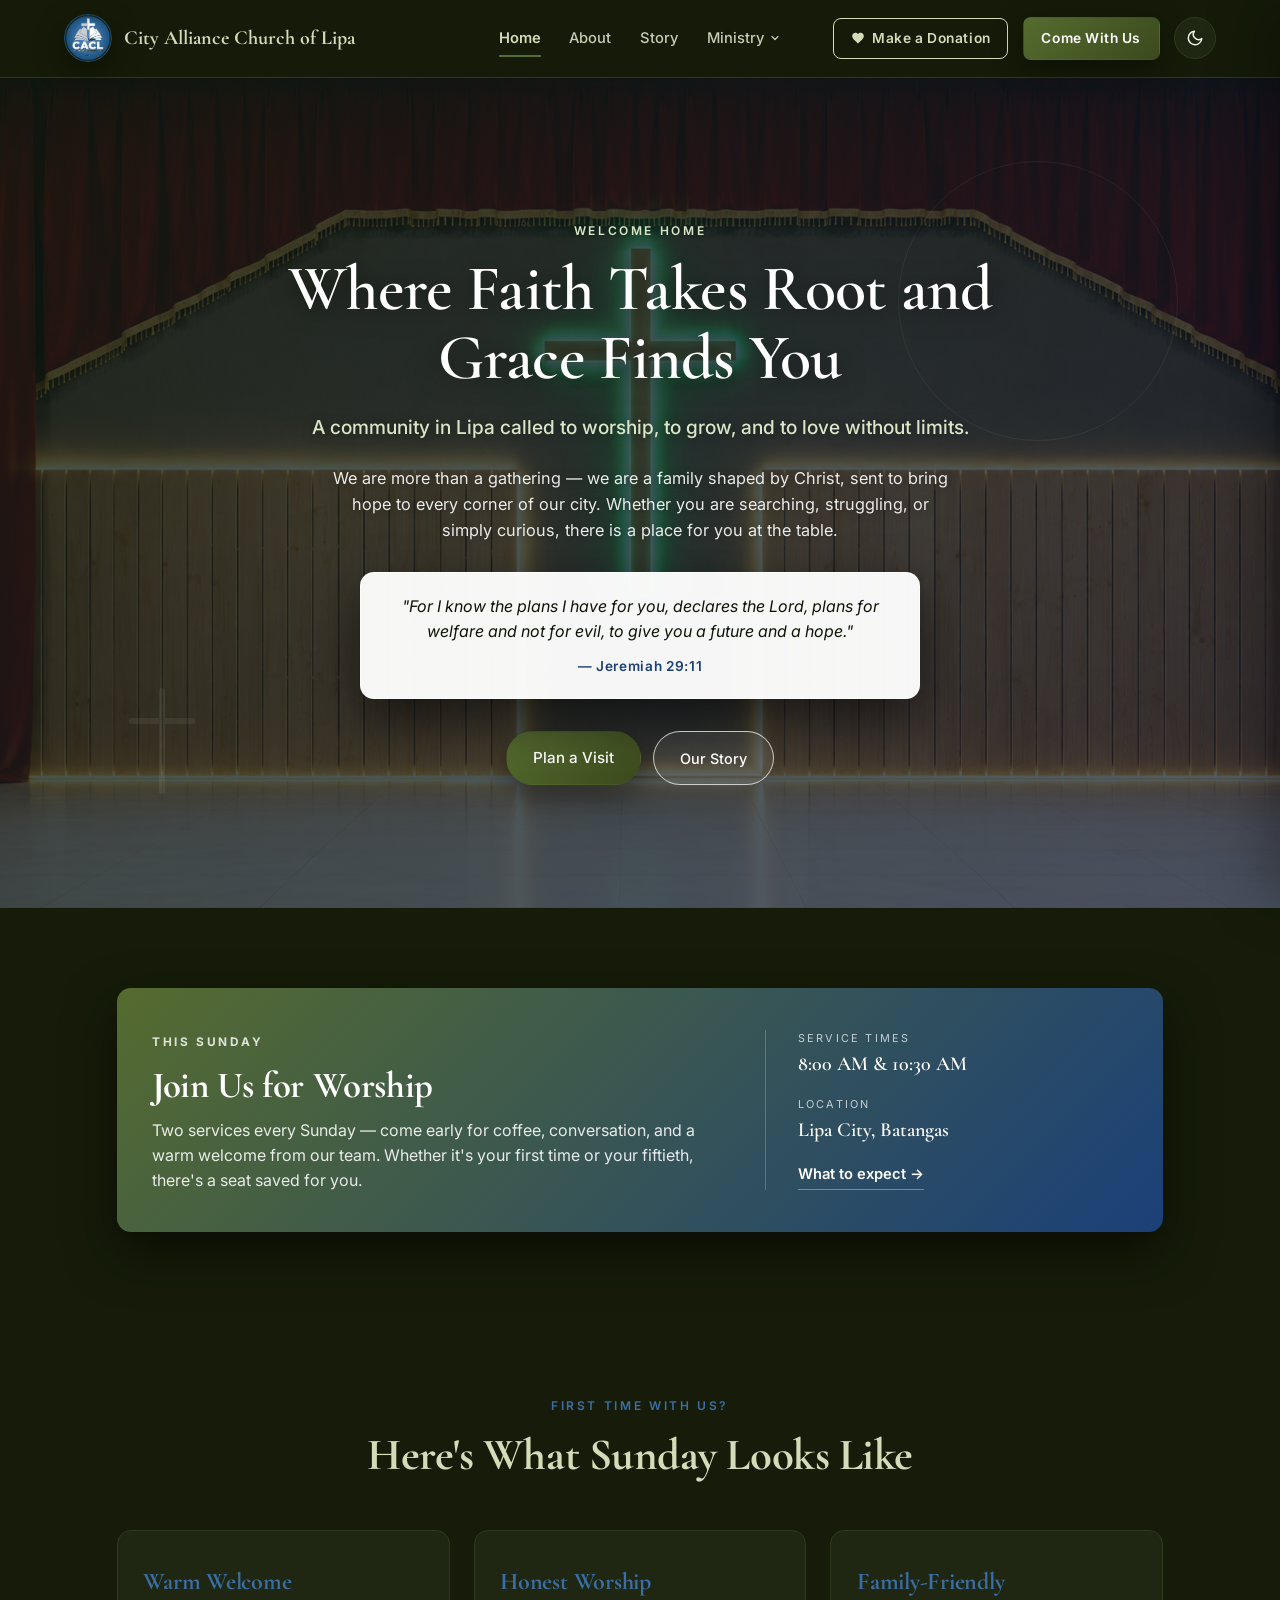
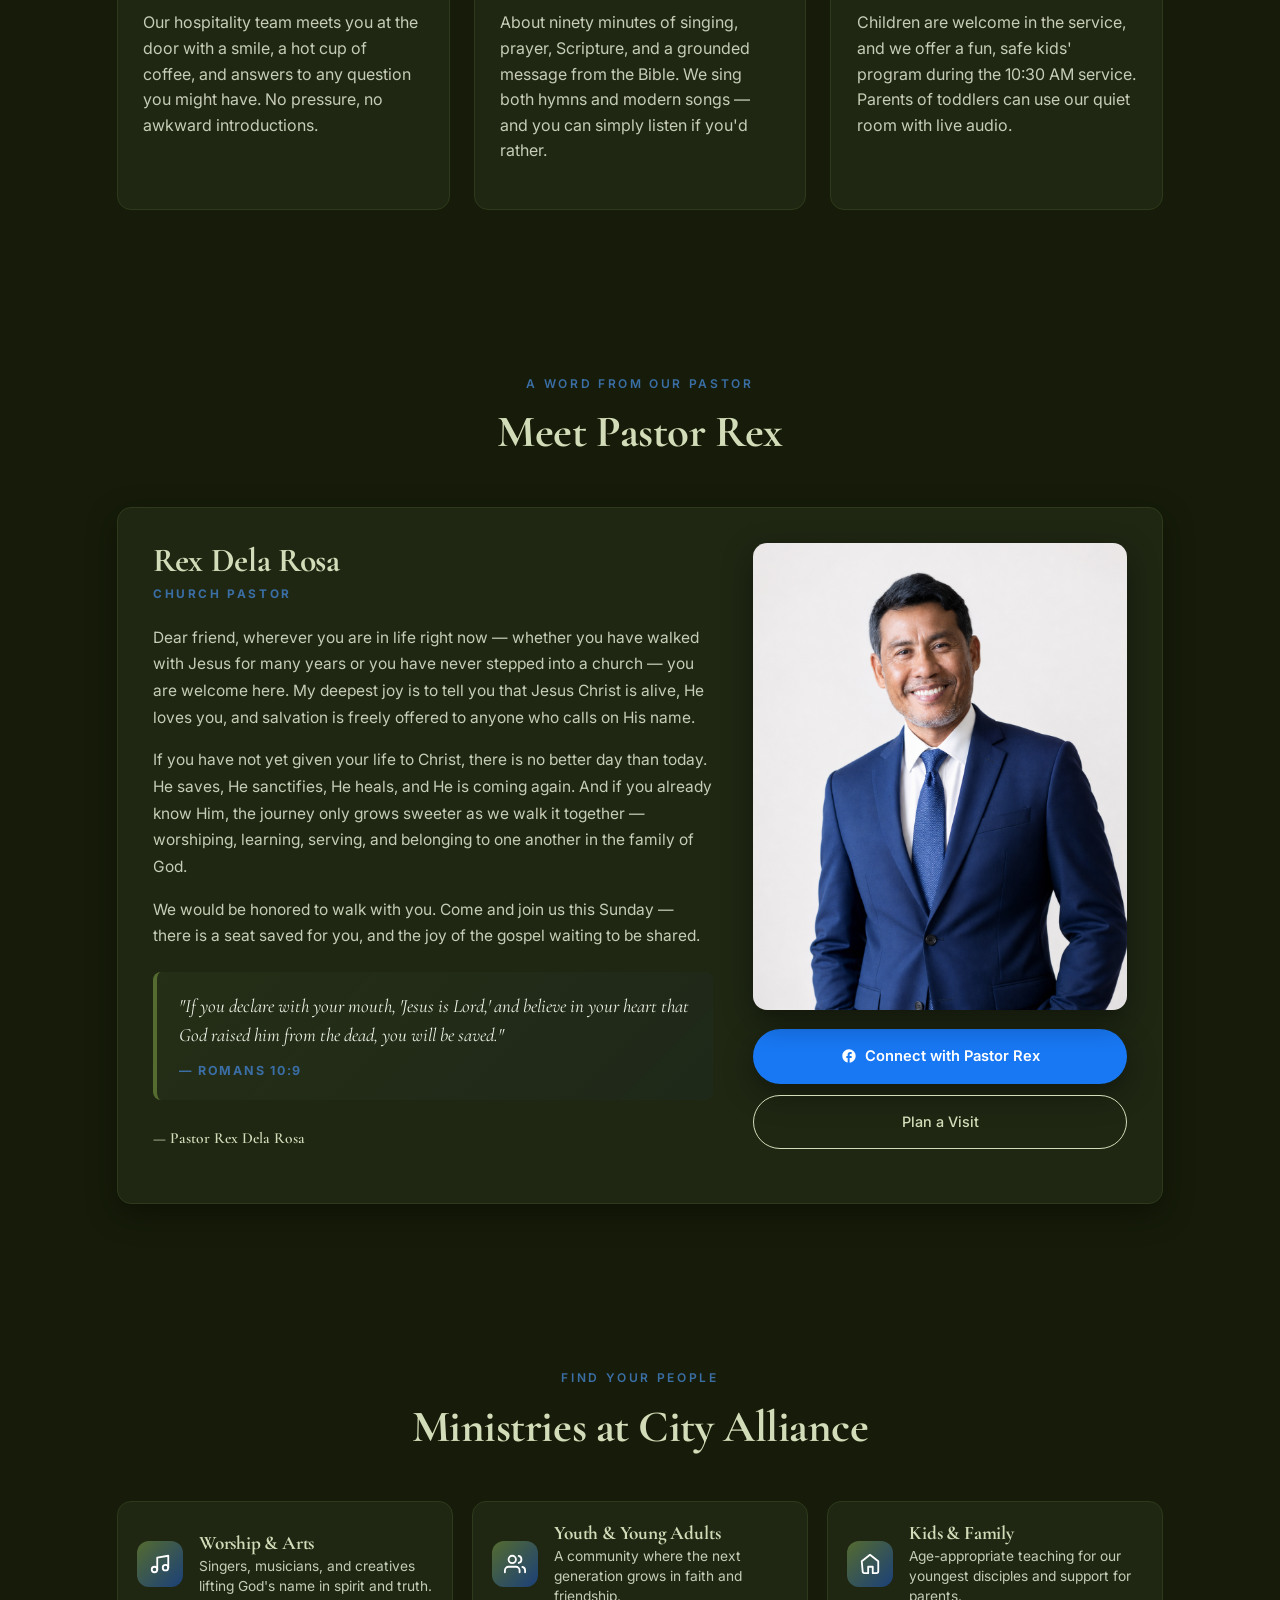
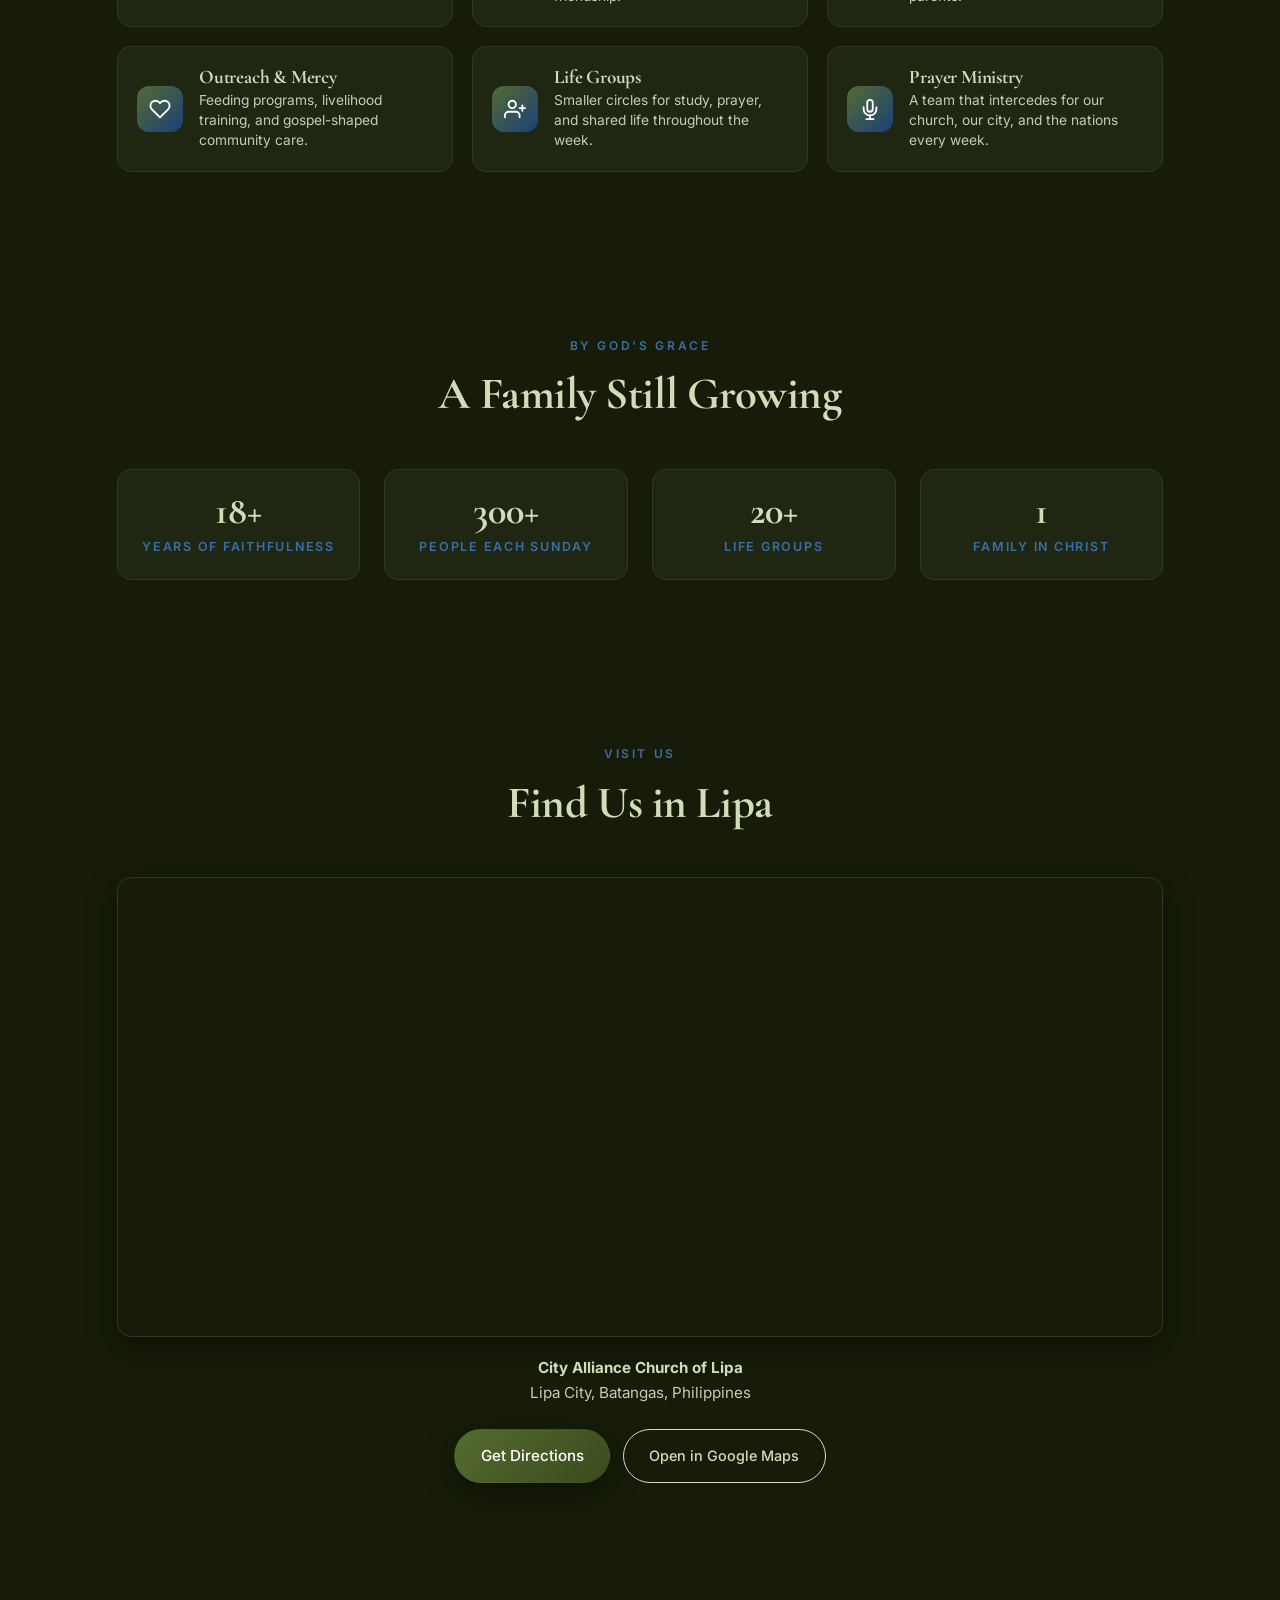
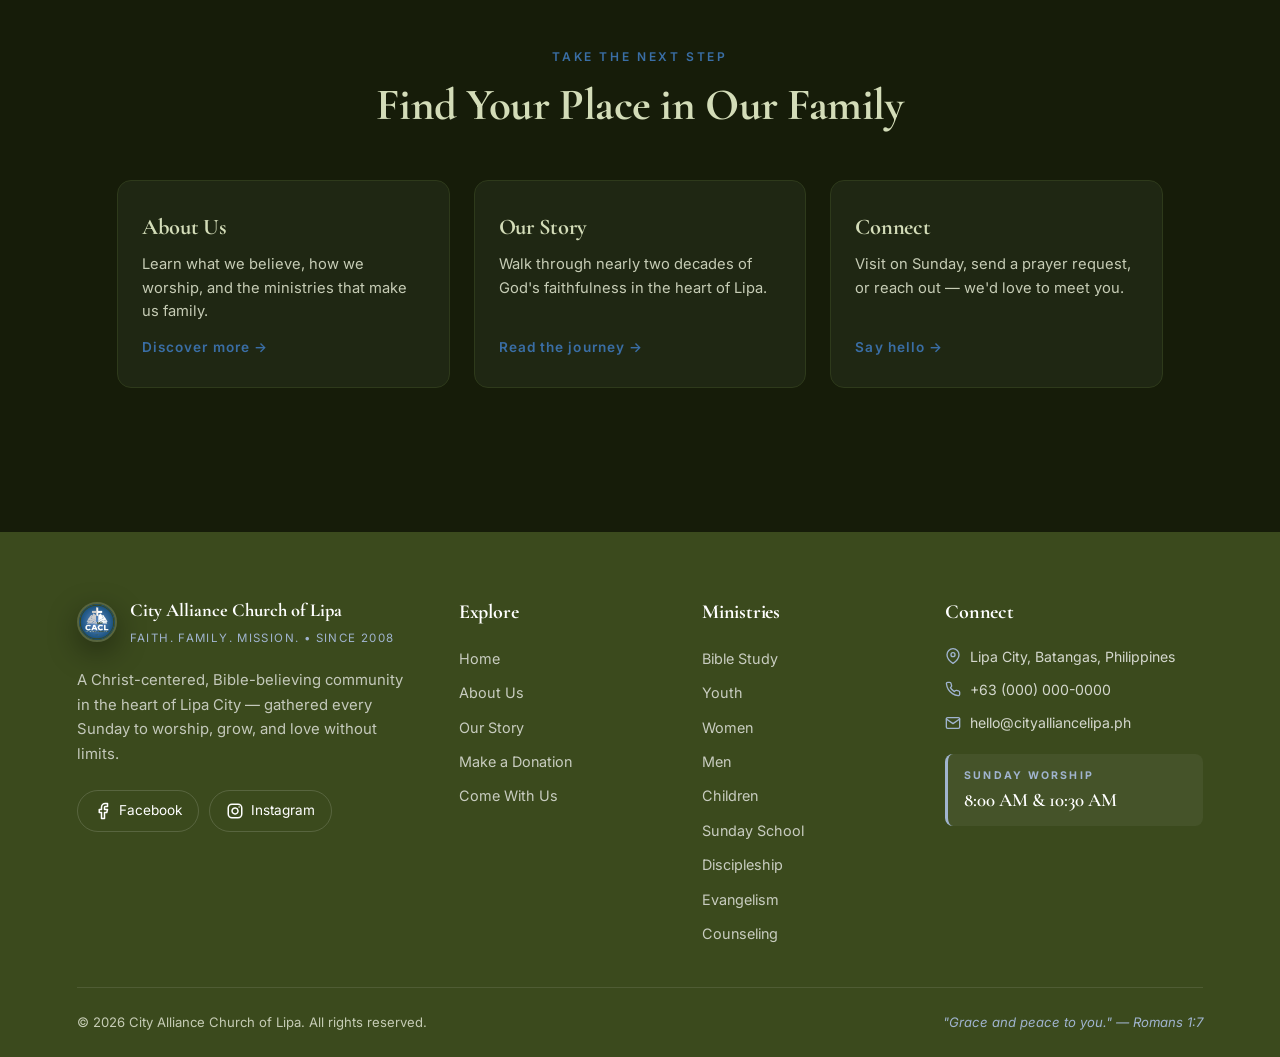
==== commit 88682e4b: "Default to dark mode on first visit" ====
--- a/index.html
+++ b/index.html
@@ -3,6 +3,7 @@
 <head>
   <meta charset="UTF-8" />
   <meta name="viewport" content="width=device-width, initial-scale=1.0" />
+  <script>try{if(localStorage.getItem('cac-theme')!=='light')document.documentElement.setAttribute('data-theme','dark')}catch(e){document.documentElement.setAttribute('data-theme','dark')}</script>
   <title>City Alliance Church of Lipa</title>
   <link rel="icon" type="image/png" href="Asset/logo.png" />
   <link rel="apple-touch-icon" href="Asset/logo.png" />
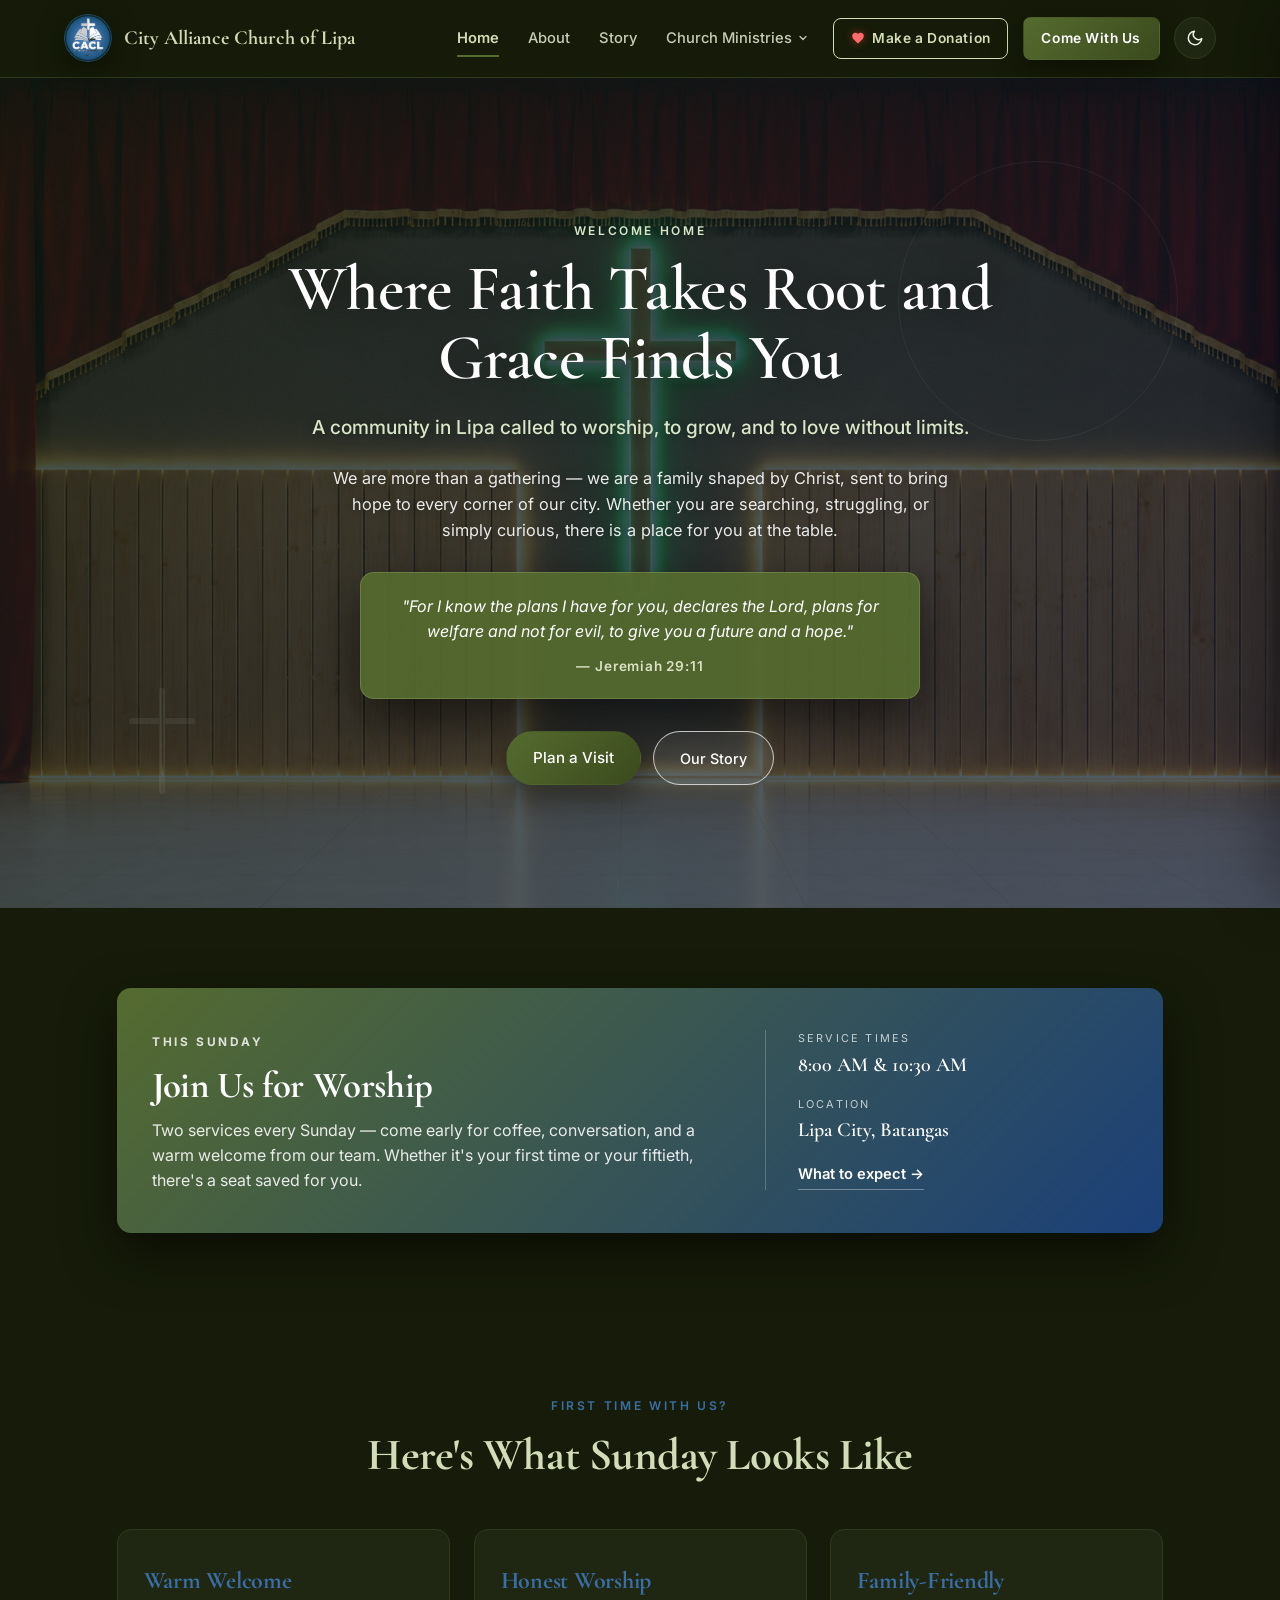
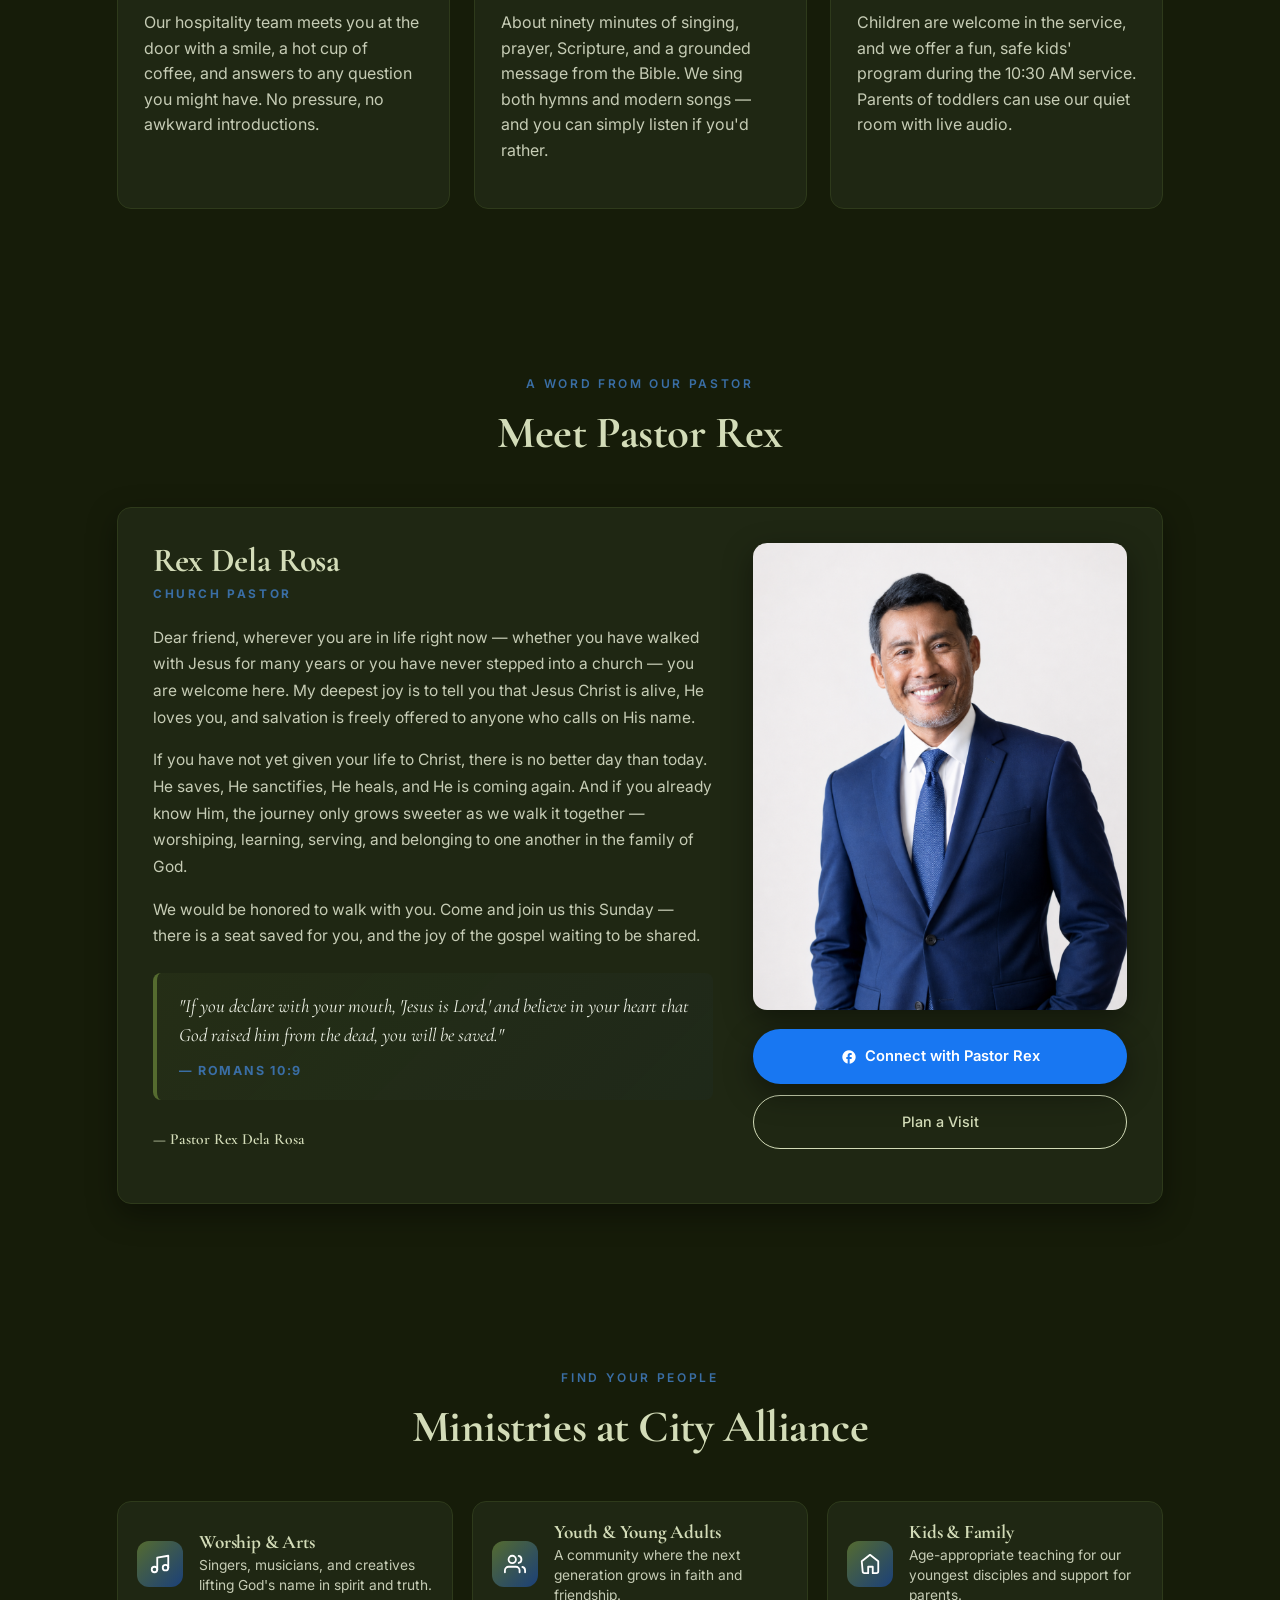
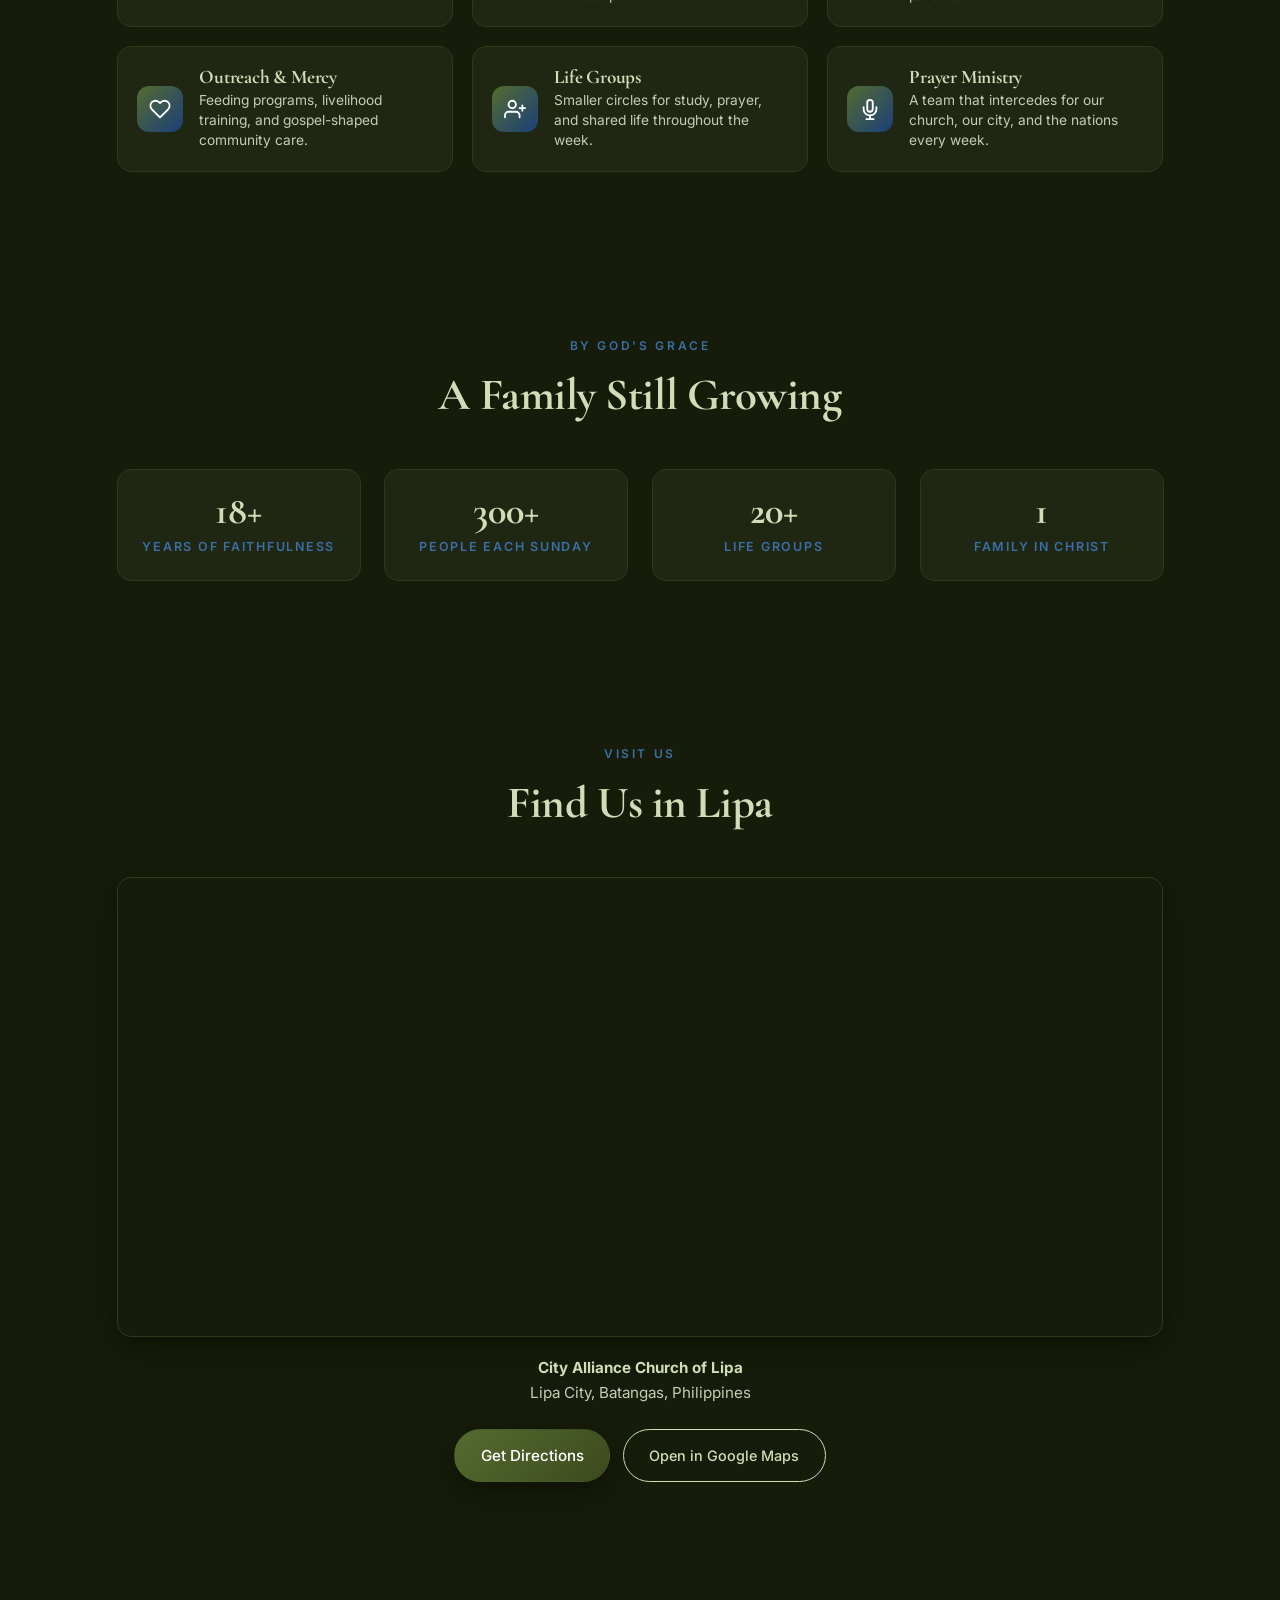
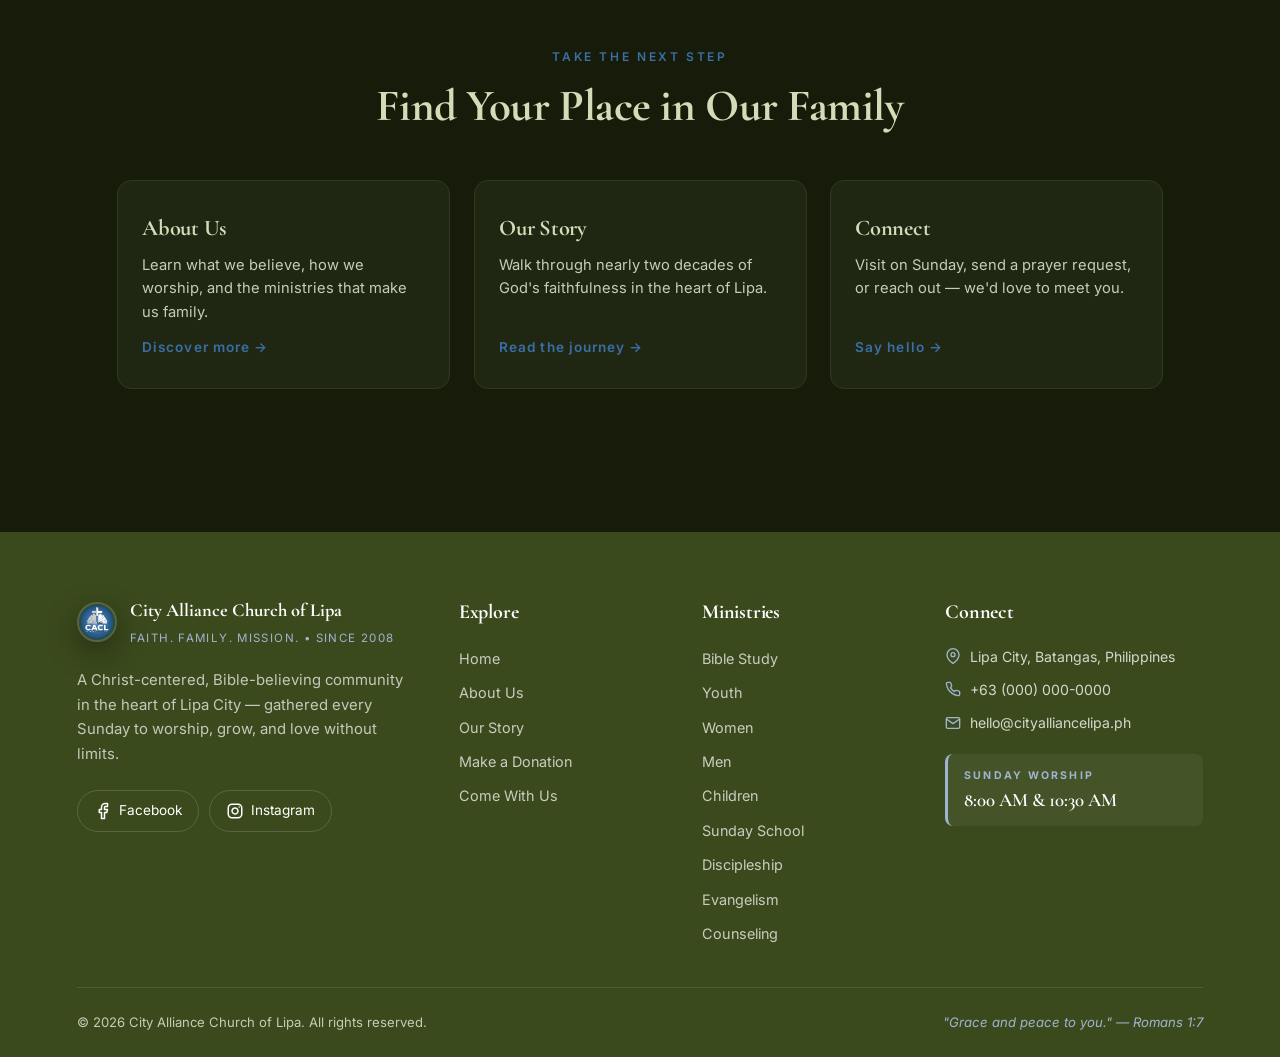
==== commit 22daa4c7: "Rename navbar dropdown from Ministry to Church Ministries" ====
--- a/index.html
+++ b/index.html
@@ -28,7 +28,7 @@
       <a href="story.html" class="nav-link">Story</a>
       <div class="nav-dropdown">
         <button class="nav-link dropdown-toggle" aria-haspopup="true" aria-expanded="false">
-          Ministry
+          Church Ministries
           <svg class="dropdown-chevron" viewBox="0 0 24 24" width="12" height="12" fill="none" stroke="currentColor" stroke-width="2.5" stroke-linecap="round" stroke-linejoin="round">
             <polyline points="6 9 12 15 18 9"/>
           </svg>
@@ -477,7 +477,7 @@
       <a href="about.html" class="mobile-link">About</a>
       <a href="story.html" class="mobile-link">Story</a>
       <div class="mobile-section">
-        <div class="mobile-section-title">Ministry</div>
+        <div class="mobile-section-title">Church Ministries</div>
         <a href="bible-study.html" class="mobile-sublink">Bible Study</a>
         <a href="youth.html" class="mobile-sublink">Youth</a>
         <a href="women.html" class="mobile-sublink">Women</a>
--- a/styles.css
+++ b/styles.css
@@ -162,12 +162,38 @@
   white-space: nowrap;
   transition: all 0.25s var(--ease);
 }
-.nav-donate svg { width: 14px; height: 14px; flex-shrink: 0; }
+.nav-donate svg {
+  width: 14px;
+  height: 14px;
+  flex-shrink: 0;
+  color: #e53935;
+  transform-origin: center;
+  animation: heartbeat 1.5s ease-in-out infinite;
+  filter: drop-shadow(0 0 4px rgba(229, 57, 53, 0.55));
+  transition: color 0.25s var(--ease);
+}
 .nav-donate:hover {
   background: var(--olive-900);
   color: #fff;
   transform: translateY(-2px);
   box-shadow: var(--shadow);
+}
+.nav-donate:hover svg {
+  color: #ff8a80;
+}
+[data-theme="dark"] .nav-donate svg { color: #ff6b6b; }
+[data-theme="dark"] .nav-donate:hover svg { color: #ffb3b0; }
+
+@keyframes heartbeat {
+  0% { transform: scale(1); }
+  12% { transform: scale(1.4); }
+  24% { transform: scale(1); }
+  32% { transform: scale(1.3); }
+  44%, 100% { transform: scale(1); }
+}
+
+@media (prefers-reduced-motion: reduce) {
+  .nav-donate svg { animation: none; }
 }
 [data-theme="dark"] .nav-donate {
   color: var(--olive-200);
@@ -532,9 +558,29 @@
   font-size: clamp(2.4rem, 5vw, 4.2rem);
   font-weight: 600;
   line-height: 1.08;
-  color: #ffffff;
   margin-bottom: 1.2rem;
-  text-shadow: 0 2px 24px rgba(0, 0, 0, 0.5);
+  background: linear-gradient(
+    100deg,
+    #ffffff 0%,
+    #ffffff 42%,
+    #c8f0a8 47%,
+    #76e040 50%,
+    #c8f0a8 53%,
+    #ffffff 58%,
+    #ffffff 100%
+  ) no-repeat;
+  background-size: 300% auto;
+  background-position: 0% center;
+  -webkit-background-clip: text;
+  background-clip: text;
+  color: transparent;
+  -webkit-text-fill-color: transparent;
+  filter: drop-shadow(0 2px 18px rgba(0, 0, 0, 0.5));
+  animation: hero-text-sweep 5s ease-in-out infinite;
+}
+@keyframes hero-text-sweep {
+  0%   { background-position: 0% center; }
+  100% { background-position: 100% center; }
 }
 .hero .subheading,
 [data-theme="dark"] .hero .subheading {
@@ -556,11 +602,11 @@
   margin: 0 auto 2rem;
   max-width: 560px;
   padding: 1.3rem 1.5rem;
-  background: rgba(255, 255, 255, 0.96);
-  border: 1px solid rgba(255, 255, 255, 0.5);
+  background: rgba(85, 107, 47, 0.92);
+  border: 1px solid rgba(122, 139, 76, 0.65);
   border-radius: var(--radius);
   font-style: italic;
-  color: #0e1406;
+  color: #ffffff;
   box-shadow: var(--shadow-lg);
   backdrop-filter: blur(8px);
 }
@@ -571,8 +617,8 @@
   font-style: normal;
   font-size: 0.85rem;
   font-weight: 600;
-  color: #1b4079;
-  letter-spacing: 0.05em;
+  color: #dbe2c4;
+  letter-spacing: 0.06em;
 }
 .hero-cta { display: flex; gap: 0.8rem; justify-content: center; flex-wrap: wrap; }
 .btn-primary {
@@ -1735,6 +1781,116 @@
 @keyframes float {
   0%, 100% { transform: translateY(0); }
   50% { transform: translateY(-14px); }
+}
+
+/* Scroll-triggered fade-up for sections */
+.fade-up {
+  opacity: 0;
+  transform: translateY(40px);
+  transition: opacity 0.85s var(--ease), transform 0.85s var(--ease);
+  will-change: opacity, transform;
+}
+.fade-up.visible {
+  opacity: 1;
+  transform: translateY(0);
+}
+
+/* Button shimmer sweep on hover */
+.btn-primary,
+.btn-facebook,
+.nav-cta,
+.form-submit {
+  position: relative;
+  overflow: hidden;
+}
+.btn-primary::after,
+.btn-facebook::after,
+.nav-cta::after,
+.form-submit::after {
+  content: '';
+  position: absolute;
+  top: 0;
+  left: -110%;
+  width: 80%;
+  height: 100%;
+  background: linear-gradient(90deg, transparent, rgba(255, 255, 255, 0.35), transparent);
+  transform: skewX(-20deg);
+  transition: left 0.8s ease;
+  pointer-events: none;
+}
+.btn-primary:hover::after,
+.btn-facebook:hover::after,
+.nav-cta:hover::after,
+.form-submit:hover::after {
+  left: 160%;
+}
+
+/* Enhanced glow on primary CTAs */
+.btn-primary:hover {
+  box-shadow: 0 12px 32px rgba(85, 107, 47, 0.5);
+}
+.btn-facebook:hover {
+  box-shadow: 0 10px 28px rgba(24, 119, 242, 0.45);
+}
+
+/* Smooth color transitions for cards */
+.about-card,
+.belief-item,
+.fourfold-card,
+.next-card,
+.service-card,
+.contact-card,
+.give-method,
+.stat-item,
+.ministry-item,
+.contact-grid .contact-card {
+  will-change: transform;
+}
+
+/* Gentle pulse on the Sunday banner glow */
+@keyframes banner-glow {
+  0%, 100% { box-shadow: var(--shadow-lg); }
+  50% { box-shadow: var(--shadow-lg), 0 0 32px rgba(122, 139, 76, 0.25); }
+}
+.sunday-banner {
+  animation: banner-glow 5s ease-in-out infinite;
+}
+
+/* Logo subtle entrance */
+.nav-left .logo-img {
+  animation: logo-in 0.7s var(--ease) both;
+}
+@keyframes logo-in {
+  from { opacity: 0; transform: scale(0.7) rotate(-15deg); }
+  to { opacity: 1; transform: scale(1) rotate(0); }
+}
+
+/* Reduced motion preferences */
+@media (prefers-reduced-motion: reduce) {
+  .fade-up {
+    opacity: 1;
+    transform: none;
+    transition: none;
+  }
+  .btn-primary::after,
+  .btn-facebook::after,
+  .nav-cta::after,
+  .form-submit::after {
+    display: none;
+  }
+  .sunday-banner,
+  .nav-left .logo-img,
+  .nav-donate svg {
+    animation: none;
+  }
+  .hero h1,
+  [data-theme="dark"] .hero h1 {
+    animation: none;
+    background: none;
+    color: #ffffff;
+    -webkit-text-fill-color: #ffffff;
+    filter: none;
+  }
 }
 
 /* ===== RESPONSIVE ===== */
